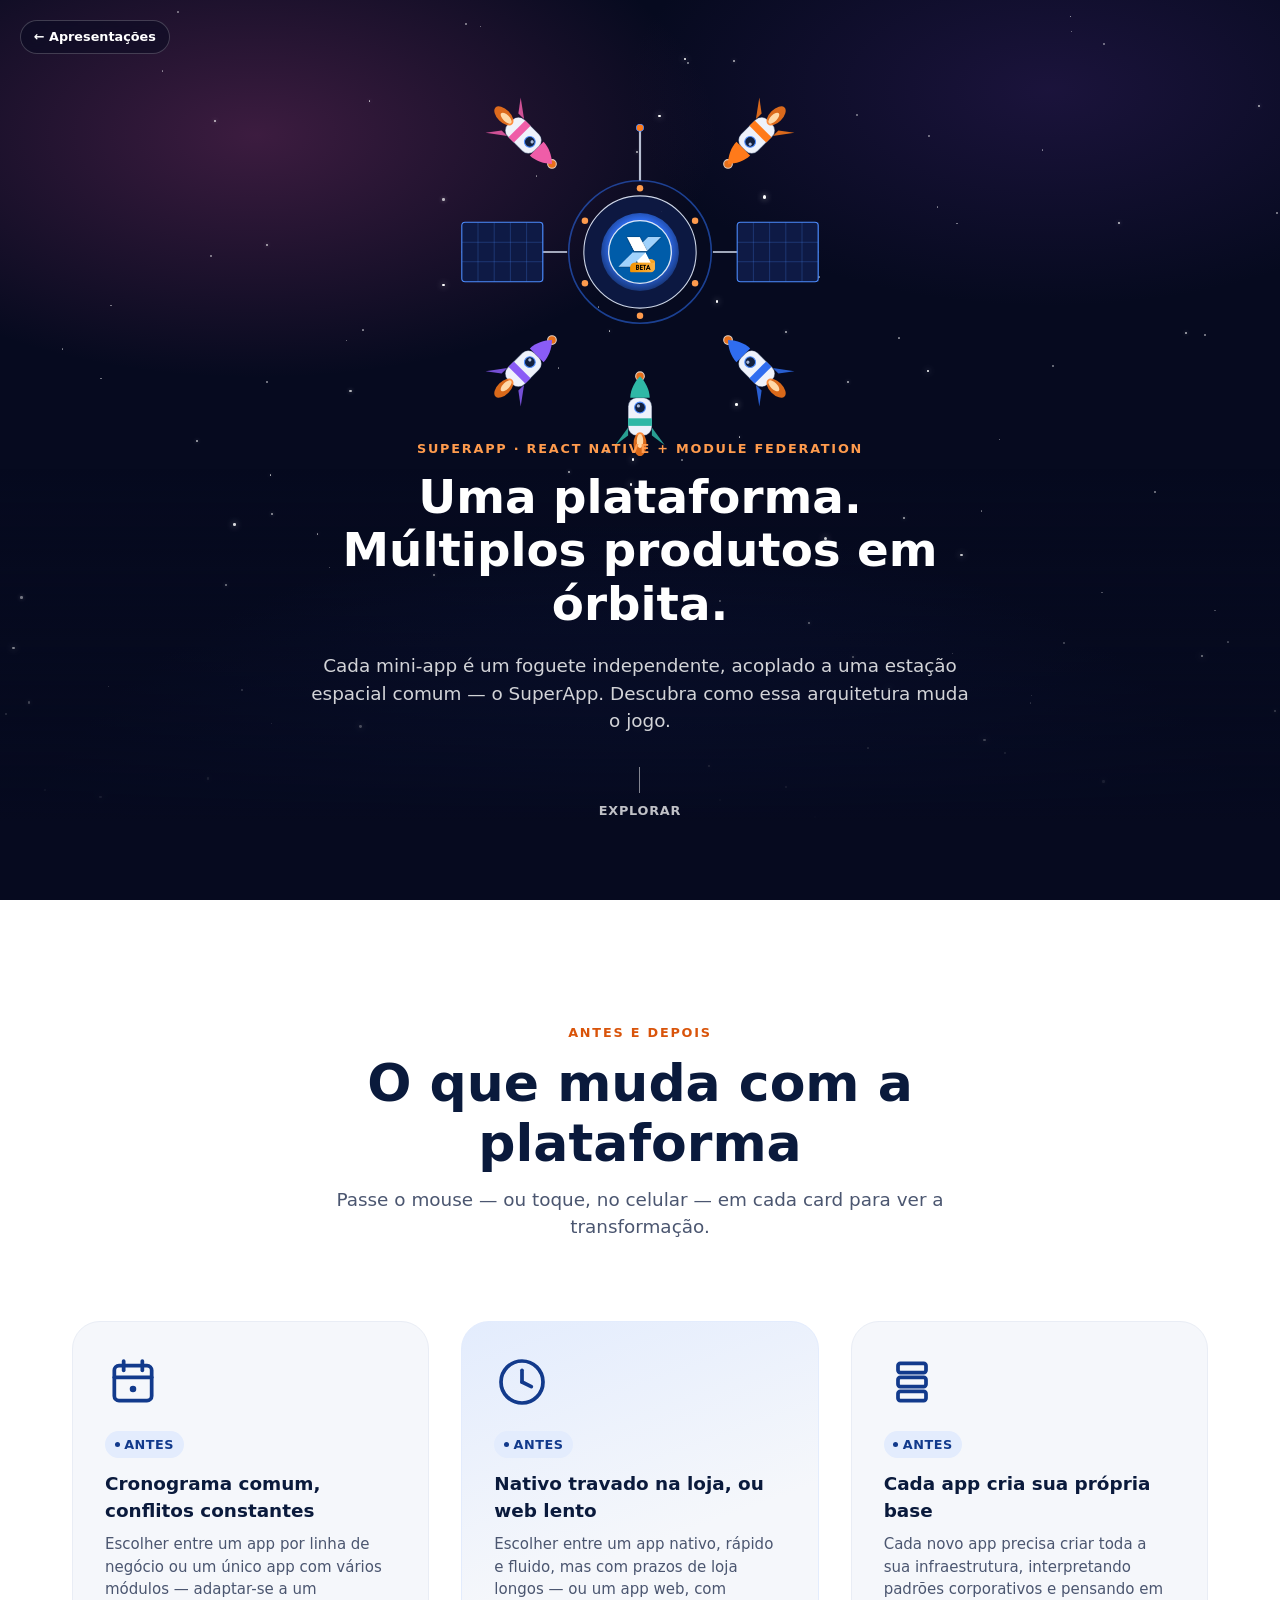
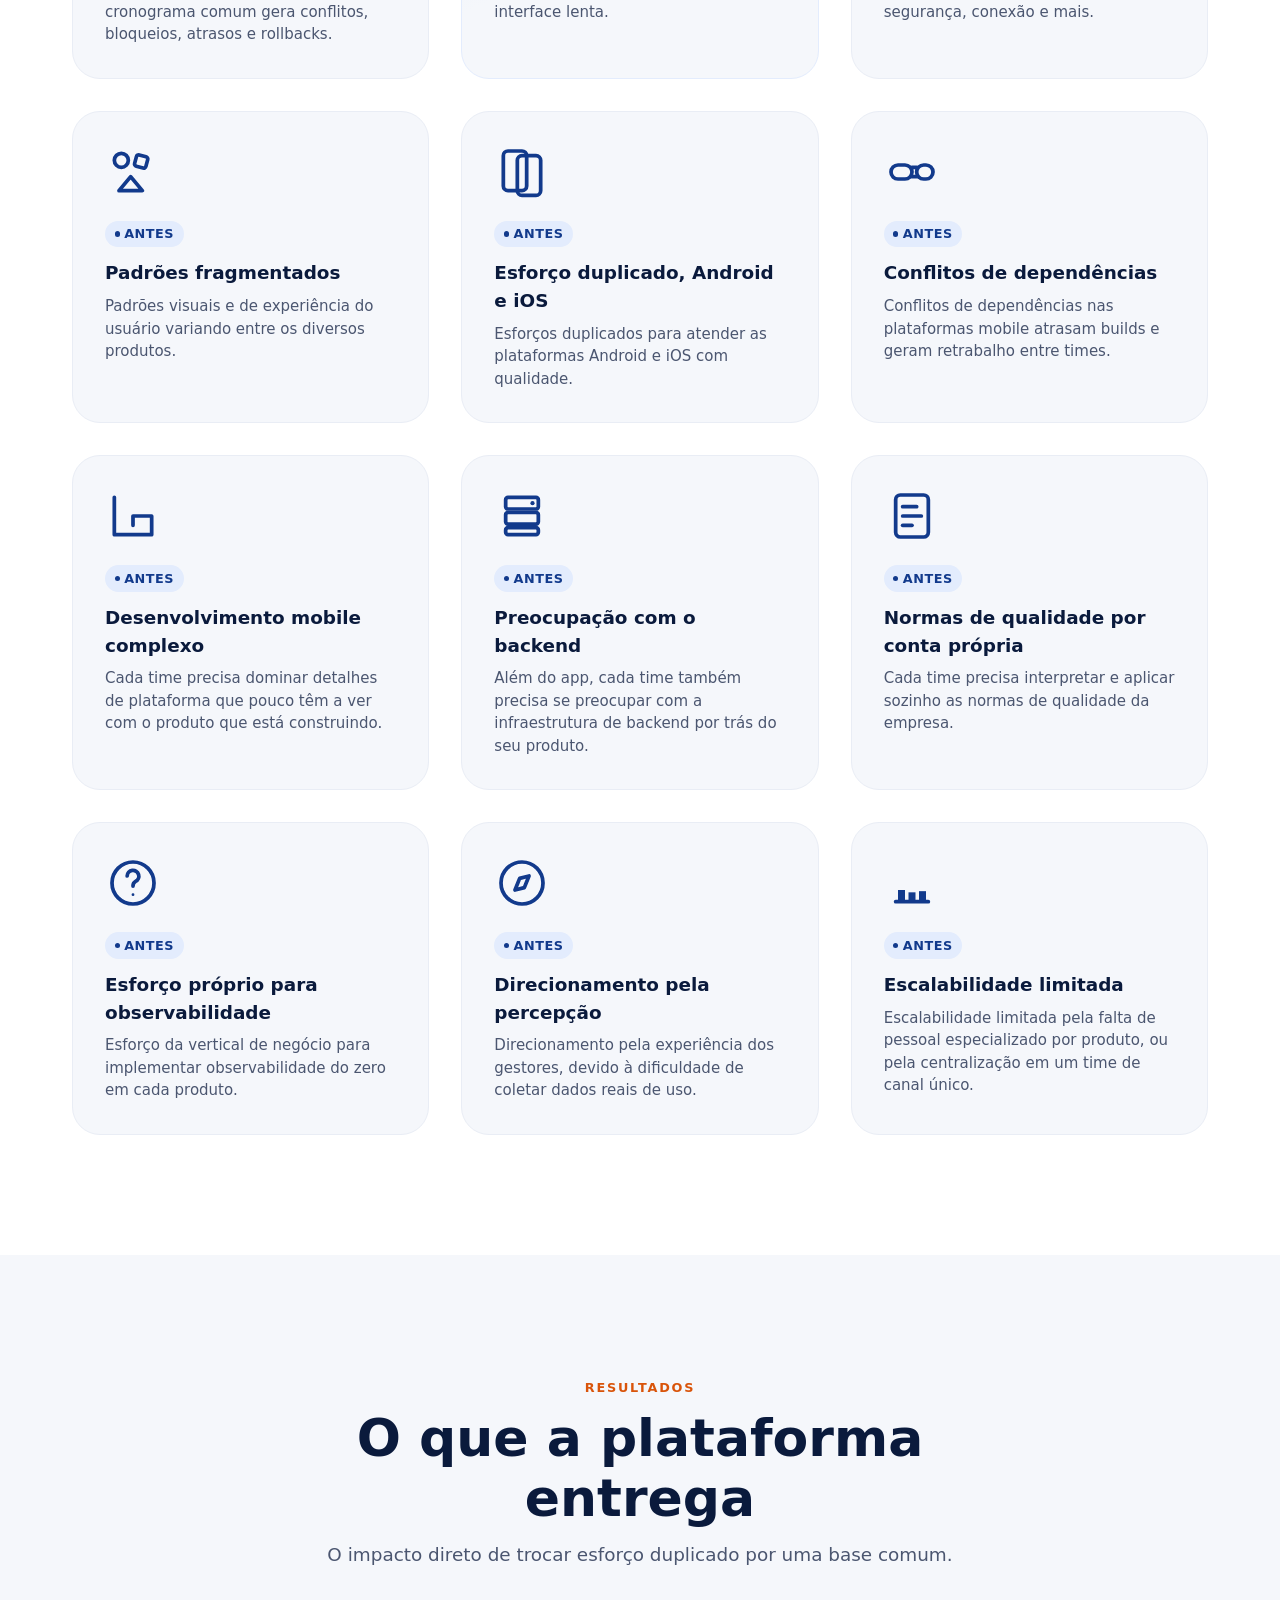
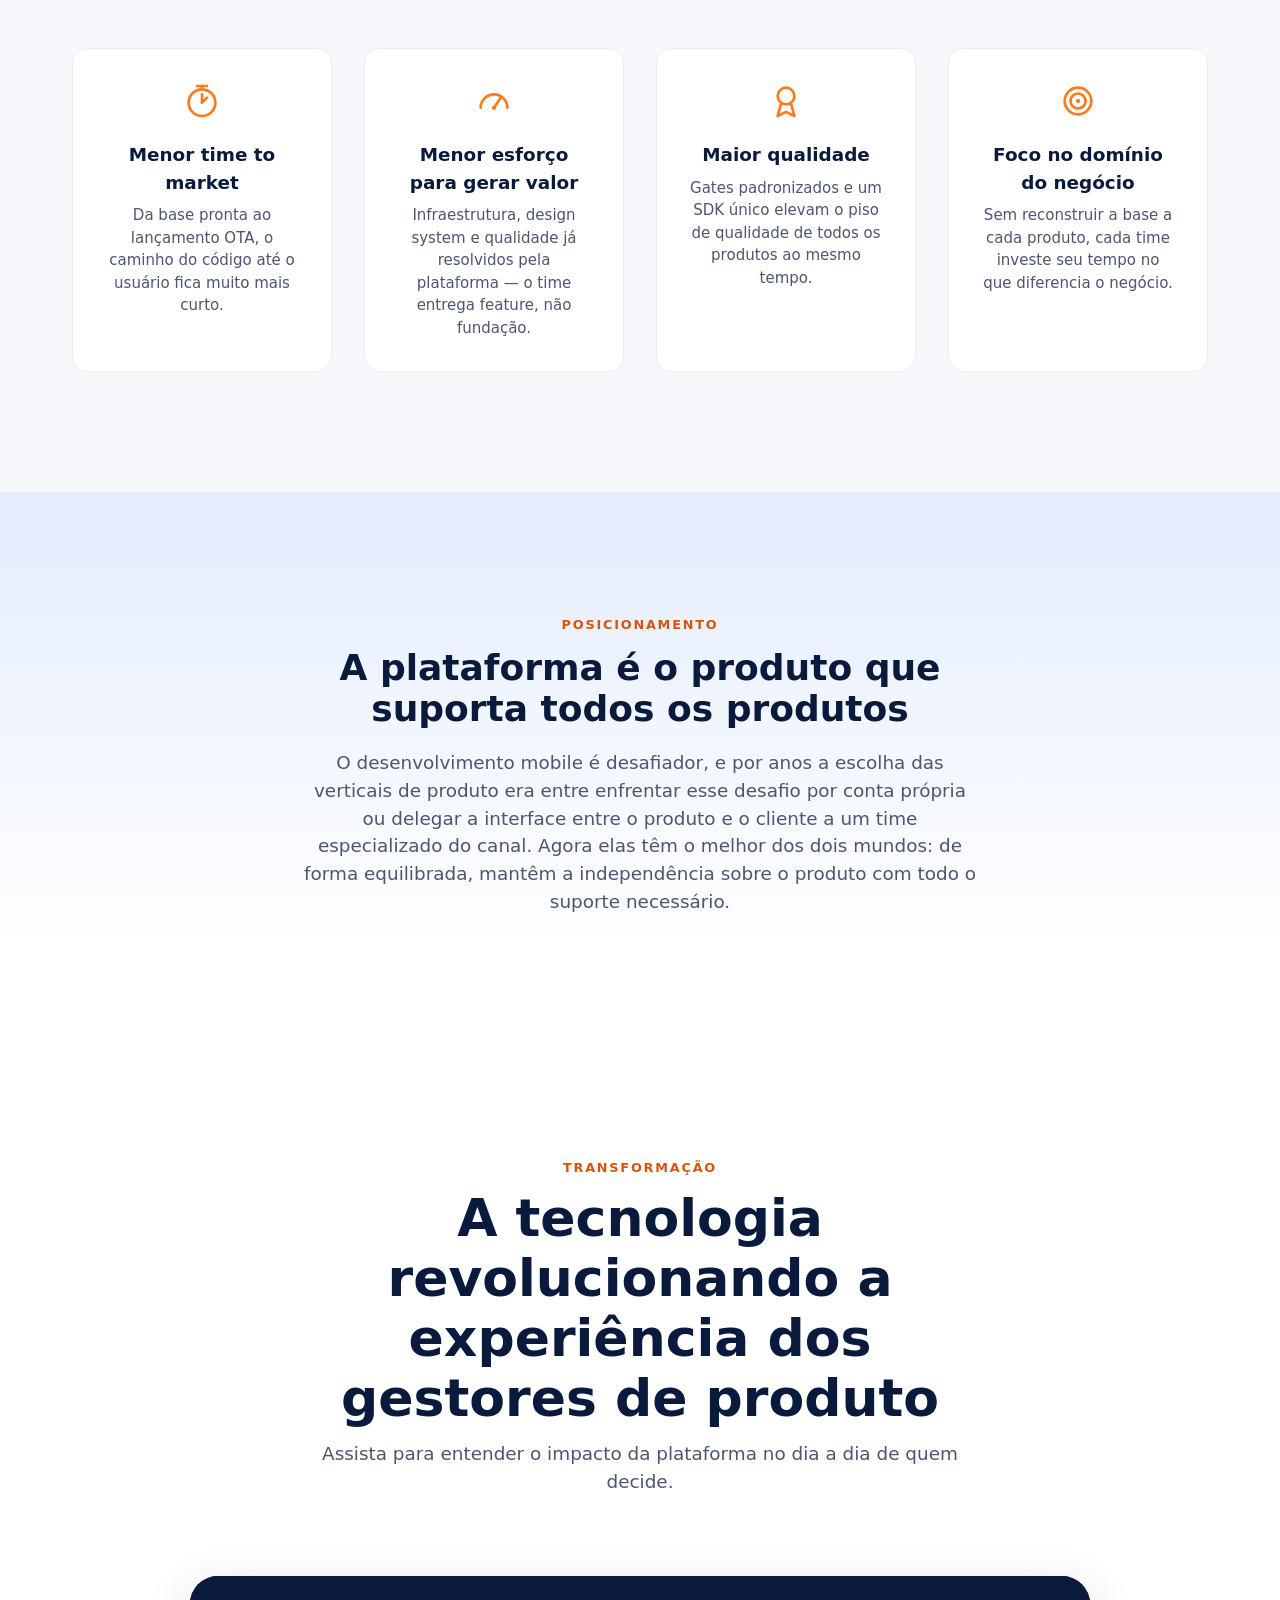
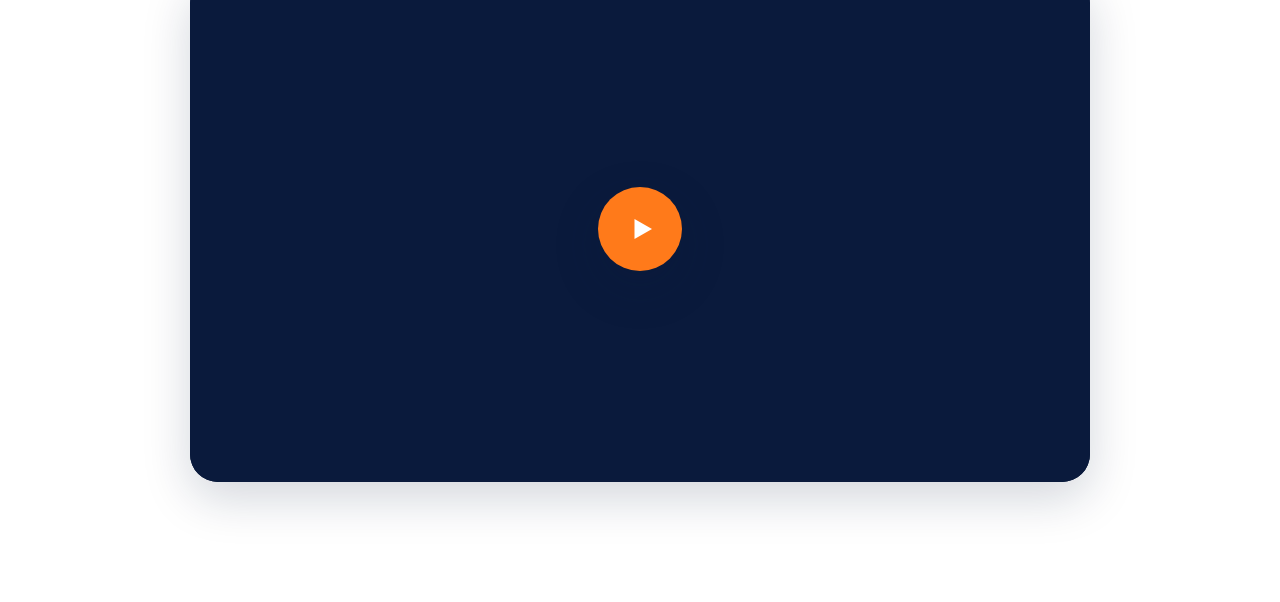
==== presentations/mudanca-para-negocio/index.html @ 56a5205b "Restructure into multi-presentation catalog with a landing screen Move the existing hotsite into pre" ====
<!DOCTYPE html>
<html lang="pt-BR">
<head>
<meta charset="UTF-8" />
<meta name="viewport" content="width=device-width, initial-scale=1.0" />
<title>SuperApp — Uma plataforma, múltiplos produtos em órbita</title>
<meta name="description" content="Hotsite institucional do projeto de plataforma mobile SuperApp: mini-apps independentes acoplados a uma estação espacial comum." />
<link rel="stylesheet" href="css/reset.css" />
<link rel="stylesheet" href="css/tokens.css" />
<link rel="stylesheet" href="css/layout.css" />
<link rel="stylesheet" href="css/components.css" />
<link rel="stylesheet" href="css/hero.css" />
<link rel="stylesheet" href="css/cards.css" />
<link rel="stylesheet" href="css/results.css" />
<link rel="stylesheet" href="css/positioning.css" />
<link rel="stylesheet" href="css/video.css" />
<link rel="stylesheet" href="css/animations.css" />
</head>
<body>

<a class="back-to-menu" href="../../index.html">&larr; Apresentações</a>

<section id="hero" class="hero">
  <div class="hero__starfield" aria-hidden="true"></div>

  <div class="hero__scene" aria-hidden="true">
    <svg class="station-svg" viewBox="0 0 1000 800" preserveAspectRatio="xMidYMid meet" role="img" aria-label="Ilustração de uma estação espacial montada, com o logo da plataforma no núcleo e foguetes de diferentes cores acoplados a ela">
      <defs>
        <radialGradient id="hubGlow" cx="50%" cy="45%" r="65%">
          <stop offset="0%" stop-color="#c3d8ff" />
          <stop offset="55%" stop-color="#2f6df0" />
          <stop offset="100%" stop-color="#0a1a3c" />
        </radialGradient>

        <clipPath id="hubEmblemClip">
          <circle r="58" />
        </clipPath>

        <g id="rocket-template">
          <path class="rocket-fin" d="M -22,95 L -46,128 L -22,110 Z" />
          <path class="rocket-fin" d="M 22,95 L 46,128 L 22,110 Z" />
          <rect class="rocket-body" x="-22" y="40" width="44" height="70" rx="16" />
          <path class="rocket-nose" d="M 0,0 C 10,10 18,26 18,40 L -18,40 C -18,26 -10,10 0,0 Z" />
          <rect class="rocket-stripe" x="-22" y="78" width="44" height="14" />
          <circle class="rocket-window" cx="0" cy="58" r="10" />
          <circle class="rocket-window-highlight" cx="-3" cy="55" r="3" />
          <g class="rocket-flame">
            <ellipse class="rocket-flame-outer" cx="0" cy="126" rx="12" ry="22" />
            <ellipse class="rocket-flame-core" cx="0" cy="120" rx="6" ry="13" />
          </g>
        </g>
      </defs>

      <!-- Painéis solares -->
      <g transform="translate(500,400)">
        <g class="solar-array solar-array--left">
          <line class="truss" x1="-135" y1="0" x2="-330" y2="0" />
          <rect class="panel" x="-330" y="-55" width="150" height="110" rx="6" />
          <line class="panel-grid" x1="-300" y1="-55" x2="-300" y2="55" />
          <line class="panel-grid" x1="-270" y1="-55" x2="-270" y2="55" />
          <line class="panel-grid" x1="-240" y1="-55" x2="-240" y2="55" />
          <line class="panel-grid" x1="-210" y1="-55" x2="-210" y2="55" />
          <line class="panel-grid" x1="-180" y1="-55" x2="-180" y2="55" />
          <line class="panel-grid panel-grid--h" x1="-330" y1="-18" x2="-180" y2="-18" />
          <line class="panel-grid panel-grid--h" x1="-330" y1="18" x2="-180" y2="18" />
        </g>
        <g class="solar-array solar-array--right">
          <line class="truss" x1="135" y1="0" x2="330" y2="0" />
          <rect class="panel" x="180" y="-55" width="150" height="110" rx="6" />
          <line class="panel-grid" x1="210" y1="-55" x2="210" y2="55" />
          <line class="panel-grid" x1="240" y1="-55" x2="240" y2="55" />
          <line class="panel-grid" x1="270" y1="-55" x2="270" y2="55" />
          <line class="panel-grid" x1="300" y1="-55" x2="300" y2="55" />
          <line class="panel-grid" x1="330" y1="-55" x2="330" y2="55" />
          <line class="panel-grid panel-grid--h" x1="180" y1="-18" x2="330" y2="-18" />
          <line class="panel-grid panel-grid--h" x1="180" y1="18" x2="330" y2="18" />
        </g>
      </g>

      <!-- Antena -->
      <g class="antenna" transform="translate(500,400)">
        <line class="antenna-mast" x1="0" y1="-132" x2="0" y2="-230" />
        <g class="antenna-pulse-wrap" transform="translate(0,-230)">
          <circle class="antenna-ring" r="6" />
          <circle class="antenna-ring antenna-ring--delay" r="6" />
          <circle class="antenna-tip" r="6" />
        </g>
      </g>

      <!-- Núcleo da estação -->
      <g class="station-hub" transform="translate(500,400)">
        <circle class="hub-ring-outer" r="132" />
        <circle class="hub-ring-mid" r="104" />
        <circle class="hub-core" r="72" fill="url(#hubGlow)" />
        <g class="hub-emblem">
          <image href="assets/img/icone.webp" xlink:href="assets/img/icone.webp" x="-58" y="-58" width="116" height="116" clip-path="url(#hubEmblemClip)" preserveAspectRatio="xMidYMid slice" />
          <circle class="hub-emblem-ring" r="58" />
        </g>
        <circle class="hub-light" cx="0" cy="-118" r="6" style="animation-delay:0s" />
        <circle class="hub-light" cx="102" cy="-58" r="6" style="animation-delay:.4s" />
        <circle class="hub-light" cx="102" cy="58" r="6" style="animation-delay:.8s" />
        <circle class="hub-light" cx="0" cy="118" r="6" style="animation-delay:1.2s" />
        <circle class="hub-light" cx="-102" cy="58" r="6" style="animation-delay:1.6s" />
        <circle class="hub-light" cx="-102" cy="-58" r="6" style="animation-delay:2s" />
      </g>

      <!-- Nós de acoplamento (docking) -->
      <circle class="dock-node" cx="663" cy="237" r="8" />
      <circle class="dock-node" cx="663" cy="563" r="8" />
      <circle class="dock-node" cx="500" cy="630" r="8" />
      <circle class="dock-node" cx="337" cy="563" r="8" />
      <circle class="dock-node" cx="337" cy="237" r="8" />

      <!-- Foguetes (mini-apps) acoplados, estáticos -->
      <use href="#rocket-template" xlink:href="#rocket-template" class="rocket" style="--rocket-accent:#ff7a1a" transform="translate(663,237) rotate(225)" />
      <use href="#rocket-template" xlink:href="#rocket-template" class="rocket" style="--rocket-accent:#2f6df0" transform="translate(663,563) rotate(315)" />
      <use href="#rocket-template" xlink:href="#rocket-template" class="rocket" style="--rocket-accent:#2fb8a6" transform="translate(500,630) rotate(0)" />
      <use href="#rocket-template" xlink:href="#rocket-template" class="rocket" style="--rocket-accent:#8a5cf6" transform="translate(337,563) rotate(45)" />
      <use href="#rocket-template" xlink:href="#rocket-template" class="rocket" style="--rocket-accent:#ef5da8" transform="translate(337,237) rotate(135)" />
    </svg>
  </div>

  <div class="hero__scrim" aria-hidden="true"></div>

  <div class="hero__content">
    <span class="hero__eyebrow">SuperApp · React Native + Module Federation</span>
    <h1 class="hero__headline">Uma plataforma. Múltiplos produtos em órbita.</h1>
    <p class="hero__subheadline">Cada mini-app é um foguete independente, acoplado a uma estação espacial comum — o SuperApp. Descubra como essa arquitetura muda o jogo.</p>
    <a class="hero__scroll-cue" href="#cards" aria-label="Rolar para a seção Antes e Depois">
      <span class="hero__scroll-cue-line"></span>
      Explorar
    </a>
  </div>
</section>

<section id="cards" class="cards-section section">
  <div class="container">
    <div class="section-heading">
      <span class="section-heading__eyebrow">Antes e depois</span>
      <h2 class="section-heading__title">O que muda com a plataforma</h2>
      <p class="section-heading__subtitle">Passe o mouse — ou toque, no celular — em cada card para ver a transformação.</p>
    </div>

    <div class="cards-grid">

      <article class="card" tabindex="0" aria-label="Arquitetura: antes, cronograma comum gera conflitos. Depois, mini-apps com CI/CD independente.">
        <div class="card__media" aria-hidden="true">
          <svg class="card__icon card__icon--before" viewBox="0 0 24 24"><rect class="icon-stroke" x="4" y="5" width="16" height="15" rx="2"/><line class="icon-stroke" x1="4" y1="10" x2="20" y2="10"/><line class="icon-stroke" x1="8" y1="3" x2="8" y2="7"/><line class="icon-stroke" x1="16" y1="3" x2="16" y2="7"/><circle class="icon-fill" cx="12" cy="15" r="1.4"/></svg>
          <svg class="card__icon card__icon--after" viewBox="0 0 24 24"><circle class="icon-stroke" cx="6" cy="13" r="2.6"/><circle class="icon-stroke" cx="13" cy="6" r="2.6"/><circle class="icon-stroke" cx="18.5" cy="16" r="2.6"/></svg>
        </div>
        <div class="card__face card__face--before">
          <span class="badge badge--blue"><span class="badge__dot"></span>Antes</span>
          <h3>Cronograma comum, conflitos constantes</h3>
          <p>Escolher entre um app por linha de negócio ou um único app com vários módulos — adaptar-se a um cronograma comum gera conflitos, bloqueios, atrasos e rollbacks.</p>
        </div>
        <div class="card__face card__face--after">
          <span class="badge"><span class="badge__dot"></span>Depois</span>
          <h3>Mini-apps, cada um no seu ritmo</h3>
          <p>Um app único composto por diversos mini-apps, com processos de CI/CD independentes que seguem o ritmo de cada linha de negócio.</p>
        </div>
      </article>

      <article class="card card--featured" tabindex="0" aria-label="Velocidade de lançamento: antes, nativo preso à loja ou web lento. Depois, rápido, fluido e OTA.">
        <div class="card__media" aria-hidden="true">
          <svg class="card__icon card__icon--before" viewBox="0 0 24 24"><circle class="icon-stroke" cx="12" cy="12" r="9"/><line class="icon-stroke" x1="12" y1="12" x2="12" y2="7"/><line class="icon-stroke" x1="12" y1="12" x2="16" y2="14"/></svg>
          <svg class="card__icon card__icon--after" viewBox="0 0 24 24"><polygon class="icon-fill" points="13,2 4,14 11,14 10,22 20,9 13,9"/></svg>
        </div>
        <div class="card__face card__face--before">
          <span class="badge badge--blue"><span class="badge__dot"></span>Antes</span>
          <h3>Nativo travado na loja, ou web lento</h3>
          <p>Escolher entre um app nativo, rápido e fluido, mas com prazos de loja longos — ou um app web, com interface lenta.</p>
        </div>
        <div class="card__face card__face--after">
          <span class="badge"><span class="badge__dot"></span>Depois</span>
          <h3>Rápido, fluido e OTA</h3>
          <p>Carregamento rápido e interface fluida, com atualização das funcionalidades de negócio over the air, sem depender dos prazos da loja.</p>
        </div>
      </article>

      <article class="card" tabindex="0" aria-label="Infraestrutura: antes, cada app cria a própria base. Depois, plataforma fornece toda a infraestrutura.">
        <div class="card__media" aria-hidden="true">
          <svg class="card__icon card__icon--before" viewBox="0 0 24 24"><rect class="icon-stroke" x="6" y="4" width="12" height="4" rx="1"/><rect class="icon-stroke" x="6" y="10" width="12" height="4" rx="1"/><rect class="icon-stroke" x="6" y="16" width="12" height="4" rx="1"/></svg>
          <svg class="card__icon card__icon--after" viewBox="0 0 24 24"><rect class="icon-stroke" x="4" y="16" width="16" height="4" rx="1"/><rect class="icon-stroke" x="9" y="6" width="6" height="10" rx="1"/></svg>
        </div>
        <div class="card__face card__face--before">
          <span class="badge badge--blue"><span class="badge__dot"></span>Antes</span>
          <h3>Cada app cria sua própria base</h3>
          <p>Cada novo app precisa criar toda a sua infraestrutura, interpretando padrões corporativos e pensando em segurança, conexão e mais.</p>
        </div>
        <div class="card__face card__face--after">
          <span class="badge"><span class="badge__dot"></span>Depois</span>
          <h3>Plataforma fornece a infraestrutura</h3>
          <p>A plataforma de mobilidade fornece toda a infraestrutura necessária, permitindo que as linhas de negócio foquem no produto.</p>
        </div>
      </article>

      <article class="card" tabindex="0" aria-label="Consistência visual: antes, padrões fragmentados. Depois, Design System único.">
        <div class="card__media" aria-hidden="true">
          <svg class="card__icon card__icon--before" viewBox="0 0 24 24"><circle class="icon-stroke" cx="7" cy="7" r="3"/><rect class="icon-stroke" x="13" y="5" width="5" height="5" rx="1" transform="rotate(15 15.5 7.5)"/><path class="icon-stroke" d="M6,20 L11,14 L16,20 Z"/></svg>
          <svg class="card__icon card__icon--after" viewBox="0 0 24 24"><rect class="icon-stroke" x="5" y="5" width="6" height="6" rx="1"/><rect class="icon-stroke" x="13" y="5" width="6" height="6" rx="1"/><rect class="icon-stroke" x="5" y="13" width="6" height="6" rx="1"/><rect class="icon-stroke" x="13" y="13" width="6" height="6" rx="1"/></svg>
        </div>
        <div class="card__face card__face--before">
          <span class="badge badge--blue"><span class="badge__dot"></span>Antes</span>
          <h3>Padrões fragmentados</h3>
          <p>Padrões visuais e de experiência do usuário variando entre os diversos produtos.</p>
        </div>
        <div class="card__face card__face--after">
          <span class="badge"><span class="badge__dot"></span>Depois</span>
          <h3>Design System único</h3>
          <p>Um Design System consistente garante qualidade e uniformidade na experiência em toda a plataforma.</p>
        </div>
      </article>

      <article class="card" tabindex="0" aria-label="Complexidade mobile: antes, esforço duplicado em Android e iOS. Depois, write once, run both.">
        <div class="card__media" aria-hidden="true">
          <svg class="card__icon card__icon--before" viewBox="0 0 24 24"><rect class="icon-stroke" x="4" y="3" width="10" height="17" rx="2"/><rect class="icon-stroke" x="10" y="5" width="10" height="17" rx="2"/></svg>
          <svg class="card__icon card__icon--after" viewBox="0 0 24 24"><rect class="icon-stroke" x="7" y="3" width="10" height="18" rx="2"/><polyline class="icon-stroke" points="9.5,12 11,14 15,9"/></svg>
        </div>
        <div class="card__face card__face--before">
          <span class="badge badge--blue"><span class="badge__dot"></span>Antes</span>
          <h3>Esforço duplicado, Android e iOS</h3>
          <p>Esforços duplicados para atender as plataformas Android e iOS com qualidade.</p>
        </div>
        <div class="card__face card__face--after">
          <span class="badge"><span class="badge__dot"></span>Depois</span>
          <h3>Desenvolva uma vez, rode nos dois</h3>
          <p>Desenvolva uma vez, execute no Android e no iOS — sem duplicar esforço para manter a qualidade nas duas plataformas.</p>
        </div>
      </article>

      <article class="card" tabindex="0" aria-label="Dependências: antes, conflitos entre plataformas mobile. Depois, SDK garante harmonia.">
        <div class="card__media" aria-hidden="true">
          <svg class="card__icon card__icon--before" viewBox="0 0 24 24"><rect class="icon-stroke" x="3" y="9" width="9" height="6" rx="3"/><rect class="icon-stroke" x="14" y="9" width="7" height="6" rx="3"/><line class="icon-stroke" x1="12" y1="10" x2="14" y2="10"/><line class="icon-stroke" x1="12" y1="14" x2="14" y2="14"/></svg>
          <svg class="card__icon card__icon--after" viewBox="0 0 24 24"><rect class="icon-stroke" x="4" y="4" width="16" height="16" rx="4"/><circle class="icon-fill" cx="9" cy="12" r="1.3"/><circle class="icon-fill" cx="12" cy="12" r="1.3"/><circle class="icon-fill" cx="15" cy="12" r="1.3"/></svg>
        </div>
        <div class="card__face card__face--before">
          <span class="badge badge--blue"><span class="badge__dot"></span>Antes</span>
          <h3>Conflitos de dependências</h3>
          <p>Conflitos de dependências nas plataformas mobile atrasam builds e geram retrabalho entre times.</p>
        </div>
        <div class="card__face card__face--after">
          <span class="badge"><span class="badge__dot"></span>Depois</span>
          <h3>SDK garante harmonia</h3>
          <p>O SDK da plataforma gerencia as dependências e garante harmonia entre todos os mini-apps.</p>
        </div>
      </article>

      <article class="card" tabindex="0" aria-label="Complexidade de desenvolvimento mobile: antes, complexo. Depois, abstraído pela plataforma.">
        <div class="card__media" aria-hidden="true">
          <svg class="card__icon card__icon--before" viewBox="0 0 24 24"><path class="icon-stroke" d="M4,4 L4,20 L20,20 L20,12 L12,12 L12,16"/></svg>
          <svg class="card__icon card__icon--after" viewBox="0 0 24 24"><rect class="icon-stroke" x="5" y="5" width="14" height="14" rx="4"/><polyline class="icon-stroke" points="8.5,12 11,14.5 15.5,9"/></svg>
        </div>
        <div class="card__face card__face--before">
          <span class="badge badge--blue"><span class="badge__dot"></span>Antes</span>
          <h3>Desenvolvimento mobile complexo</h3>
          <p>Cada time precisa dominar detalhes de plataforma que pouco têm a ver com o produto que está construindo.</p>
        </div>
        <div class="card__face card__face--after">
          <span class="badge"><span class="badge__dot"></span>Depois</span>
          <h3>Complexidade abstraída</h3>
          <p>A plataforma abstrai a complexidade do desenvolvimento mobile, liberando os times para focar no que importa.</p>
        </div>
      </article>

      <article class="card" tabindex="0" aria-label="Infraestrutura de backend: antes, preocupação de cada time. Depois, também abstraída pela plataforma.">
        <div class="card__media" aria-hidden="true">
          <svg class="card__icon card__icon--before" viewBox="0 0 24 24"><rect class="icon-stroke" x="5" y="4" width="14" height="5" rx="1"/><rect class="icon-stroke" x="5" y="10.5" width="14" height="5" rx="1"/><rect class="icon-stroke" x="5" y="17" width="14" height="3" rx="1"/><circle class="icon-fill" cx="16.5" cy="6.5" r="0.9"/></svg>
          <svg class="card__icon card__icon--after" viewBox="0 0 24 24"><path class="icon-stroke" d="M7,17 a4,4 0 0 1 0,-8 a5,5 0 0 1 9.6,-1.2 A3.5,3.5 0 0 1 17,17 Z"/></svg>
        </div>
        <div class="card__face card__face--before">
          <span class="badge badge--blue"><span class="badge__dot"></span>Antes</span>
          <h3>Preocupação com o backend</h3>
          <p>Além do app, cada time também precisa se preocupar com a infraestrutura de backend por trás do seu produto.</p>
        </div>
        <div class="card__face card__face--after">
          <span class="badge"><span class="badge__dot"></span>Depois</span>
          <h3>Backend também abstraído</h3>
          <p>A plataforma abstrai a complexidade da infraestrutura de backend, assim como faz com o mobile.</p>
        </div>
      </article>

      <article class="card" tabindex="0" aria-label="Qualidade: antes, normas interpretadas por conta própria. Depois, gates padronizados em todo o processo.">
        <div class="card__media" aria-hidden="true">
          <svg class="card__icon card__icon--before" viewBox="0 0 24 24"><rect class="icon-stroke" x="5" y="3" width="14" height="18" rx="2"/><line class="icon-stroke" x1="8" y1="8" x2="14" y2="8"/><line class="icon-stroke" x1="8" y1="12" x2="16" y2="12"/><line class="icon-stroke" x1="8" y1="16" x2="12" y2="16"/></svg>
          <svg class="card__icon card__icon--after" viewBox="0 0 24 24"><path class="icon-stroke" d="M12,3 L19,6 V11 C19,16 16,19.5 12,21 C8,19.5 5,16 5,11 V6 Z"/><polyline class="icon-stroke" points="8.5,12 11,14.5 15.5,9"/></svg>
        </div>
        <div class="card__face card__face--before">
          <span class="badge badge--blue"><span class="badge__dot"></span>Antes</span>
          <h3>Normas de qualidade por conta própria</h3>
          <p>Cada time precisa interpretar e aplicar sozinho as normas de qualidade da empresa.</p>
        </div>
        <div class="card__face card__face--after">
          <span class="badge"><span class="badge__dot"></span>Depois</span>
          <h3>Gates padronizados</h3>
          <p>Gates de qualidade padronizados em todo o processo garantem consistência sem esforço extra de cada time.</p>
        </div>
      </article>

      <article class="card" tabindex="0" aria-label="Observabilidade: antes, esforço próprio para implementar. Depois, plataforma fornece de forma simples.">
        <div class="card__media" aria-hidden="true">
          <svg class="card__icon card__icon--before" viewBox="0 0 24 24"><circle class="icon-stroke" cx="12" cy="12" r="9"/><path class="icon-stroke" d="M9.5,9 a2.5,2.5 0 1 1 3.6,2.3 c-.9,.5-1.1,1-1.1,2"/><circle class="icon-fill" cx="12" cy="17" r="0.6"/></svg>
          <svg class="card__icon card__icon--after" viewBox="0 0 24 24"><circle class="icon-fill" cx="12" cy="19" r="1.4"/><path class="icon-stroke" d="M8,15.5 a5.6,5.6 0 0 1 8,0"/><path class="icon-stroke" d="M5,12.5 a9.9,9.9 0 0 1 14,0"/></svg>
        </div>
        <div class="card__face card__face--before">
          <span class="badge badge--blue"><span class="badge__dot"></span>Antes</span>
          <h3>Esforço próprio para observabilidade</h3>
          <p>Esforço da vertical de negócio para implementar observabilidade do zero em cada produto.</p>
        </div>
        <div class="card__face card__face--after">
          <span class="badge"><span class="badge__dot"></span>Depois</span>
          <h3>Observabilidade simples e nativa</h3>
          <p>A plataforma fornece observabilidade de forma simples, sem esforço extra das linhas de negócio.</p>
        </div>
      </article>

      <article class="card" tabindex="0" aria-label="Direcionamento: antes, pela percepção dos gestores. Depois, pelo feedback real do usuário.">
        <div class="card__media" aria-hidden="true">
          <svg class="card__icon card__icon--before" viewBox="0 0 24 24"><circle class="icon-stroke" cx="12" cy="12" r="9"/><path class="icon-stroke" d="M9,15 L11,10 L15,9 L13,14 Z"/></svg>
          <svg class="card__icon card__icon--after" viewBox="0 0 24 24"><circle class="icon-stroke" cx="12" cy="12" r="9"/><path class="icon-fill" d="M12,5.5 L14.2,12 L12,18.5 L9.8,12 Z"/></svg>
        </div>
        <div class="card__face card__face--before">
          <span class="badge badge--blue"><span class="badge__dot"></span>Antes</span>
          <h3>Direcionamento pela percepção</h3>
          <p>Direcionamento pela experiência dos gestores, devido à dificuldade de coletar dados reais de uso.</p>
        </div>
        <div class="card__face card__face--after">
          <span class="badge"><span class="badge__dot"></span>Depois</span>
          <h3>Direcionamento pelo usuário</h3>
          <p>Direcionamento baseado no feedback real do usuário, sem esforços adicionais significativos para coletá-lo.</p>
        </div>
      </article>

      <article class="card" tabindex="0" aria-label="Escalabilidade: antes, limitada por pessoal ou centralização. Depois, alta escalabilidade mantendo independência.">
        <div class="card__media" aria-hidden="true">
          <svg class="card__icon card__icon--before" viewBox="0 0 24 24"><line class="icon-stroke" x1="5" y1="20" x2="19" y2="20"/><rect class="icon-fill" x="6" y="15" width="3" height="5"/><rect class="icon-fill" x="10.5" y="16" width="3" height="4"/><rect class="icon-fill" x="15" y="15.5" width="3" height="4.5"/></svg>
          <svg class="card__icon card__icon--after" viewBox="0 0 24 24"><line class="icon-stroke" x1="5" y1="20" x2="19" y2="20"/><rect class="icon-fill" x="6" y="16" width="3" height="4"/><rect class="icon-fill" x="10.5" y="12" width="3" height="8"/><rect class="icon-fill" x="15" y="6" width="3" height="14"/><polyline class="icon-stroke" points="6,10 12,5 18,3"/></svg>
        </div>
        <div class="card__face card__face--before">
          <span class="badge badge--blue"><span class="badge__dot"></span>Antes</span>
          <h3>Escalabilidade limitada</h3>
          <p>Escalabilidade limitada pela falta de pessoal especializado por produto, ou pela centralização em um time de canal único.</p>
        </div>
        <div class="card__face card__face--after">
          <span class="badge"><span class="badge__dot"></span>Depois</span>
          <h3>Alta escalabilidade, independência mantida</h3>
          <p>As verticais contam com a plataforma para abstrair a complexidade, mantendo independência na entrega de valor.</p>
        </div>
      </article>

    </div>
  </div>
</section>

<section id="results" class="results-section section">
  <div class="container">
    <div class="section-heading">
      <span class="section-heading__eyebrow">Resultados</span>
      <h2 class="section-heading__title">O que a plataforma entrega</h2>
      <p class="section-heading__subtitle">O impacto direto de trocar esforço duplicado por uma base comum.</p>
    </div>

    <div class="results-grid">
      <div class="result-tile">
        <svg class="result-tile__icon" viewBox="0 0 24 24"><circle class="icon-stroke" cx="12" cy="13" r="8"/><line class="icon-stroke" x1="12" y1="13" x2="15" y2="10"/><line class="icon-stroke" x1="12" y1="13" x2="12" y2="8"/><line class="icon-stroke" x1="9" y1="3" x2="15" y2="3"/><line class="icon-stroke" x1="12" y1="3" x2="12" y2="5"/></svg>
        <h3 class="result-tile__title">Menor time to market</h3>
        <p class="result-tile__desc">Da base pronta ao lançamento OTA, o caminho do código até o usuário fica muito mais curto.</p>
      </div>
      <div class="result-tile">
        <svg class="result-tile__icon" viewBox="0 0 24 24"><path class="icon-stroke" d="M4,16 a8,8 0 0 1 16,0"/><line class="icon-stroke" x1="12" y1="16" x2="16" y2="10"/><circle class="icon-fill" cx="12" cy="16" r="1.3"/></svg>
        <h3 class="result-tile__title">Menor esforço para gerar valor</h3>
        <p class="result-tile__desc">Infraestrutura, design system e qualidade já resolvidos pela plataforma — o time entrega feature, não fundação.</p>
      </div>
      <div class="result-tile">
        <svg class="result-tile__icon" viewBox="0 0 24 24"><circle class="icon-stroke" cx="12" cy="9" r="5"/><path class="icon-stroke" d="M9,13.5 L7,21 L12,18.5 L17,21 L15,13.5"/></svg>
        <h3 class="result-tile__title">Maior qualidade</h3>
        <p class="result-tile__desc">Gates padronizados e um SDK único elevam o piso de qualidade de todos os produtos ao mesmo tempo.</p>
      </div>
      <div class="result-tile">
        <svg class="result-tile__icon" viewBox="0 0 24 24"><circle class="icon-stroke" cx="12" cy="12" r="8"/><circle class="icon-stroke" cx="12" cy="12" r="4.5"/><circle class="icon-fill" cx="12" cy="12" r="1.3"/></svg>
        <h3 class="result-tile__title">Foco no domínio do negócio</h3>
        <p class="result-tile__desc">Sem reconstruir a base a cada produto, cada time investe seu tempo no que diferencia o negócio.</p>
      </div>
    </div>
  </div>
</section>

<section id="positioning" class="positioning-section section">
  <div class="container">
    <div class="positioning">
      <span class="positioning__eyebrow">Posicionamento</span>
      <h2 class="positioning__statement">A plataforma é o produto que suporta todos os produtos</h2>
      <p class="positioning__body">O desenvolvimento mobile é desafiador, e por anos a escolha das verticais de produto era entre enfrentar esse desafio por conta própria ou delegar a interface entre o produto e o cliente a um time especializado do canal. Agora elas têm o melhor dos dois mundos: de forma equilibrada, mantêm a independência sobre o produto com todo o suporte necessário.</p>
    </div>
  </div>
</section>

<section id="video" class="video-section section">
  <div class="container">
    <div class="section-heading">
      <span class="section-heading__eyebrow">Transformação</span>
      <h2 class="section-heading__title">A tecnologia revolucionando a experiência dos gestores de produto</h2>
      <p class="section-heading__subtitle">Assista para entender o impacto da plataforma no dia a dia de quem decide.</p>
    </div>

    <div class="video-player" data-video-player>
      <video class="video-player__el" data-video-el preload="metadata" playsinline>
        <source src="assets/vdo/trasformacao.mp4" type="video/mp4" />
      </video>
      <button class="video-player__play" type="button" data-video-play aria-label="Reproduzir vídeo: a tecnologia revolucionando a experiência dos gestores de produto">
        <span class="video-player__play-circle">
          <svg class="video-player__play-icon" viewBox="0 0 24 24" aria-hidden="true"><polygon points="6,4 20,12 6,20" /></svg>
        </span>
      </button>
    </div>
  </div>
</section>

<script src="js/utils.js"></script>
<script src="js/hero-scene.js"></script>
<script src="js/cards.js"></script>
<script src="js/video.js"></script>
<script src="js/main.js"></script>
</body>
</html>
---- presentations/mudanca-para-negocio/css/tokens.css ----
:root {
  /* ---- Paleta UI: 60% branco / 30% azul / 10% laranja ---- */
  --color-white: #ffffff;
  --color-white-soft: #f5f7fb;
  --color-white-mute: #e9edf5;

  --color-blue-900: #0a1a3c;
  --color-blue-700: #123a8c;
  --color-blue-600: #1a4fc4;
  --color-blue-500: #2f6df0;
  --color-blue-100: #e3ecfd;

  --color-orange-600: #d9540a;
  --color-orange-500: #ff7a1a;
  --color-orange-400: #ff9b4d;
  --color-orange-100: #ffe6d1;

  --color-text-primary: #0c1730;
  --color-text-secondary: #4b5670;
  --color-text-inverse: #ffffff;

  /* ---- Paleta livre da cena espacial (fora da regra 60/30/10) ---- */
  --scene-space-deep: #060a1f;
  --scene-space-mid: #0e1a45;
  --scene-nebula-purple: #3a2166;
  --scene-nebula-pink: #a13d7c;
  --scene-star: #ffffff;
  --scene-thruster: #ff7a1a;
  --scene-thruster-core: #ffd9a8;
  --scene-panel-glow: #4d8dff;

  /* ---- Tipografia ---- */
  --font-base: system-ui, -apple-system, "Segoe UI", Roboto, "Helvetica Neue", Arial, sans-serif;

  --fs-xs: 0.8rem;
  --fs-sm: 0.9375rem;
  --fs-base: 1rem;
  --fs-md: 1.15rem;
  --fs-lg: 1.5rem;
  --fs-xl: 2.25rem;
  --fs-2xl: 3.25rem;
  --fs-3xl: 4rem;

  --lh-tight: 1.15;
  --lh-normal: 1.5;

  /* ---- Espaçamento ---- */
  --space-2xs: 0.25rem;
  --space-xs: 0.5rem;
  --space-sm: 0.75rem;
  --space-md: 1.25rem;
  --space-lg: 2rem;
  --space-xl: 3.25rem;
  --space-2xl: 5rem;
  --space-3xl: 7.5rem;

  /* ---- Raio, sombra, transição ---- */
  --radius-sm: 8px;
  --radius-md: 16px;
  --radius-lg: 28px;
  --radius-pill: 999px;

  --shadow-sm: 0 2px 8px rgba(10, 26, 60, 0.08);
  --shadow-md: 0 8px 24px rgba(10, 26, 60, 0.12);
  --shadow-lg: 0 16px 48px rgba(10, 26, 60, 0.18);

  --ease-standard: cubic-bezier(0.4, 0, 0.2, 1);
  --duration-fast: 200ms;
  --duration-base: 350ms;
  --duration-slow: 600ms;

  /* ---- Container ---- */
  --container-max: 1200px;
  --container-pad: var(--space-lg);
}

@media (max-width: 640px) {
  :root {
    --fs-2xl: 2.25rem;
    --fs-3xl: 2.6rem;
    --fs-xl: 1.6rem;
    --space-2xl: 3rem;
    --space-3xl: 4rem;
    --container-pad: var(--space-md);
  }
}
---- presentations/mudanca-para-negocio/css/layout.css ----
body {
  font-family: var(--font-base);
  background: var(--color-white);
  color: var(--color-text-primary);
}

.container {
  width: 100%;
  max-width: var(--container-max);
  margin-inline: auto;
  padding-inline: var(--container-pad);
}

.section {
  padding-block: var(--space-3xl);
}

.section-heading {
  text-align: center;
  max-width: 44rem;
  margin-inline: auto;
  margin-bottom: var(--space-2xl);
}

.section-heading__eyebrow {
  display: inline-block;
  font-size: var(--fs-xs);
  font-weight: 700;
  letter-spacing: 0.14em;
  text-transform: uppercase;
  color: var(--color-orange-600);
  margin-bottom: var(--space-sm);
}

.section-heading__title {
  font-size: var(--fs-2xl);
  line-height: var(--lh-tight);
  color: var(--color-blue-900);
  margin-bottom: var(--space-sm);
}

.section-heading__subtitle {
  font-size: var(--fs-md);
  color: var(--color-text-secondary);
}

.visually-hidden {
  position: absolute;
  width: 1px;
  height: 1px;
  padding: 0;
  margin: -1px;
  overflow: hidden;
  clip: rect(0, 0, 0, 0);
  white-space: nowrap;
  border: 0;
}

/* Desktop-first: base acima é a referência de tela grande.
   Breakpoints abaixo reduzem/adaptam para telas menores. */
@media (max-width: 1024px) {
  .section {
    padding-block: var(--space-2xl);
  }
}

@media (max-width: 640px) {
  .section-heading {
    margin-bottom: var(--space-xl);
  }
}
---- presentations/mudanca-para-negocio/css/components.css ----
.btn {
  display: inline-flex;
  align-items: center;
  gap: var(--space-xs);
  padding: 0.85rem 1.75rem;
  border-radius: var(--radius-pill);
  font-size: var(--fs-sm);
  font-weight: 600;
  transition: transform var(--duration-fast) var(--ease-standard),
    box-shadow var(--duration-fast) var(--ease-standard),
    background-color var(--duration-fast) var(--ease-standard);
}

.btn--primary {
  background: var(--color-orange-500);
  color: var(--color-text-inverse);
  box-shadow: var(--shadow-sm);
}

.btn--primary:hover {
  background: var(--color-orange-600);
  transform: translateY(-2px);
  box-shadow: var(--shadow-md);
}

.btn--secondary {
  background: transparent;
  color: var(--color-blue-700);
  border: 1.5px solid var(--color-blue-500);
}

.btn--secondary:hover {
  background: var(--color-blue-100);
}

.badge {
  display: inline-flex;
  align-items: center;
  gap: 0.35em;
  padding: 0.3em 0.75em;
  border-radius: var(--radius-pill);
  font-size: var(--fs-xs);
  font-weight: 700;
  letter-spacing: 0.04em;
  text-transform: uppercase;
  background: var(--color-orange-100);
  color: var(--color-orange-600);
}

.badge--blue {
  background: var(--color-blue-100);
  color: var(--color-blue-700);
}

.badge__dot {
  width: 0.4em;
  height: 0.4em;
  border-radius: 50%;
  background: currentColor;
}

.back-to-menu {
  position: fixed;
  top: var(--space-md);
  left: var(--space-md);
  z-index: 20;
  display: inline-flex;
  align-items: center;
  gap: 0.4em;
  padding: 0.5em 1em;
  border-radius: var(--radius-pill);
  background: rgba(6, 10, 31, 0.45);
  backdrop-filter: blur(6px);
  color: var(--color-white);
  font-size: var(--fs-xs);
  font-weight: 600;
  text-decoration: none;
  border: 1px solid rgba(255, 255, 255, 0.2);
  transition: background-color var(--duration-fast) var(--ease-standard);
}

.back-to-menu:hover {
  background: rgba(6, 10, 31, 0.7);
}
---- presentations/mudanca-para-negocio/css/hero.css ----
.hero {
  position: relative;
  min-height: 100vh;
  overflow: hidden;
  display: flex;
  flex-direction: column;
  justify-content: flex-end;
  color: var(--color-text-inverse);
  background:
    radial-gradient(ellipse 60% 45% at 20% 15%, rgba(161, 61, 124, 0.35), transparent 60%),
    radial-gradient(ellipse 55% 40% at 82% 10%, rgba(58, 33, 102, 0.4), transparent 60%),
    radial-gradient(ellipse 70% 60% at 50% 100%, var(--scene-space-mid), transparent 70%),
    var(--scene-space-deep);
}

/* ---- Estrelas ---- */
.hero__starfield {
  position: absolute;
  inset: 0;
  z-index: 0;
  pointer-events: none;
}

.hero__star-layer {
  position: absolute;
  inset: 0;
  will-change: transform;
}

.star {
  position: absolute;
  border-radius: 50%;
  background: var(--scene-star);
  animation: star-twinkle 4s ease-in-out infinite;
}

.star--far { opacity: 0.5; }
.star--mid { opacity: 0.7; box-shadow: 0 0 4px rgba(255, 255, 255, 0.6); }
.star--near { box-shadow: 0 0 6px rgba(255, 255, 255, 0.8); }

/* ---- Cena SVG ---- */
.hero__scene {
  position: absolute;
  inset: 0;
  z-index: 1;
  display: flex;
  align-items: flex-start;
  justify-content: center;
  padding-top: clamp(16px, 4vh, 48px);
  pointer-events: none;
}

.station-svg {
  width: min(60vw, 540px);
  height: auto;
}

/* Painéis solares */
.solar-array {
  transform-box: fill-box;
  animation: panel-track 9s ease-in-out infinite;
}

.solar-array--left { transform-origin: 100% 50%; }
.solar-array--right { transform-origin: 0% 50%; animation-delay: -3s; }

.truss {
  stroke: var(--color-blue-100);
  stroke-width: 4;
  opacity: 0.7;
}

.panel {
  fill: var(--scene-space-mid);
  stroke: var(--scene-panel-glow);
  stroke-width: 2;
}

.panel-grid {
  stroke: var(--scene-panel-glow);
  stroke-width: 1;
  opacity: 0.45;
}

/* Antena */
.antenna-mast {
  stroke: var(--color-blue-100);
  stroke-width: 4;
  opacity: 0.8;
}

.antenna-ring {
  fill: none;
  stroke: var(--scene-panel-glow);
  stroke-width: 2;
  transform-box: fill-box;
  transform-origin: 50% 50%;
  animation: antenna-ping 2.6s ease-out infinite;
}

.antenna-ring--delay {
  animation-delay: 1.3s;
}

.antenna-tip {
  fill: var(--color-orange-500);
  transform-box: fill-box;
  transform-origin: 50% 50%;
  animation: antenna-tip-pulse 2.6s ease-in-out infinite;
}

/* Núcleo da estação */
.hub-ring-outer {
  fill: none;
  stroke: var(--color-blue-500);
  stroke-width: 3;
  opacity: 0.55;
}

.hub-ring-mid {
  fill: var(--scene-space-mid);
  stroke: var(--color-blue-100);
  stroke-width: 2;
  opacity: 0.9;
}

.hub-light {
  fill: var(--color-orange-400);
  transform-box: fill-box;
  transform-origin: 50% 50%;
  animation: blink-light 2.4s ease-in-out infinite;
}

.hub-emblem-ring {
  fill: none;
  stroke: var(--color-white);
  stroke-width: 2.5;
  opacity: 0.85;
}

/* Nós de acoplamento */
.dock-node {
  fill: var(--color-orange-500);
  stroke: var(--color-orange-100);
  stroke-width: 2;
  opacity: 0.9;
}

/* Foguetes */
.rocket-body {
  fill: #eef2fb;
  stroke: rgba(10, 26, 60, 0.35);
  stroke-width: 2;
}

.rocket-nose,
.rocket-fin {
  fill: var(--rocket-accent, var(--color-blue-500));
}

.rocket-fin { opacity: 0.85; }

.rocket-stripe {
  fill: var(--rocket-accent, var(--color-orange-500));
}

.rocket-window {
  fill: #12213f;
  stroke: var(--scene-panel-glow);
  stroke-width: 2;
}

.rocket-window-highlight {
  fill: #cfe0ff;
  opacity: 0.8;
}

.rocket-flame {
  transform-box: fill-box;
  transform-origin: 50% 0%;
  animation: flame-pulse 1.6s ease-in-out infinite;
}

.rocket-flame-outer {
  fill: var(--scene-thruster);
  opacity: 0.85;
}

.rocket-flame-core {
  fill: var(--scene-thruster-core);
}

/* ---- Scrim + conteúdo ---- */
.hero__scrim {
  position: absolute;
  inset: auto 0 0 0;
  height: 48%;
  z-index: 2;
  pointer-events: none;
  background: linear-gradient(to bottom, transparent, var(--scene-space-deep) 82%);
}

.hero__content {
  position: relative;
  z-index: 3;
  max-width: 46rem;
  margin-inline: auto;
  padding: 0 var(--container-pad) var(--space-2xl);
  text-align: center;
  animation: headline-in var(--duration-slow) var(--ease-standard) both;
  animation-delay: 0.15s;
}

.hero__eyebrow {
  display: inline-block;
  font-size: var(--fs-xs);
  font-weight: 700;
  letter-spacing: 0.14em;
  text-transform: uppercase;
  color: var(--color-orange-400);
  margin-bottom: var(--space-sm);
}

.hero__headline {
  font-size: clamp(1.9rem, 5.2vh, var(--fs-3xl));
  line-height: var(--lh-tight);
  font-weight: 800;
  margin-bottom: var(--space-md);
}

.hero__subheadline {
  font-size: var(--fs-md);
  color: rgba(255, 255, 255, 0.82);
  margin-bottom: var(--space-lg);
}

.hero__scroll-cue {
  display: inline-flex;
  flex-direction: column;
  align-items: center;
  gap: var(--space-xs);
  font-size: var(--fs-xs);
  font-weight: 600;
  letter-spacing: 0.06em;
  text-transform: uppercase;
  color: rgba(255, 255, 255, 0.75);
}

.hero__scroll-cue-line {
  width: 1px;
  height: 26px;
  background: rgba(255, 255, 255, 0.5);
  animation: scroll-bounce 1.8s ease-in-out infinite;
}

@media (max-width: 1024px) {
  .station-svg { width: min(68vw, 440px); }
}

@media (max-width: 640px) {
  .hero { min-height: 92vh; }
  .station-svg { width: 62vw; }
  .hero__scene { padding-top: clamp(12px, 3vh, 32px); }
  .hero__content { padding-bottom: var(--space-xl); }
}

/* Telas baixas (laptops com pouca altura) — encolhe a cena e o respiro vertical
   para o headline nunca colidir com a estação, independente da largura. */
@media (max-height: 820px) {
  .hero__scene { padding-top: clamp(8px, 2.5vh, 24px); }
  .station-svg { width: min(48vw, 380px); }
  .hero__content { padding-bottom: var(--space-lg); }
  .hero__subheadline { margin-bottom: var(--space-md); }
}

@media (max-height: 680px) {
  .station-svg { width: min(38vw, 280px); }
  .hero__scroll-cue { display: none; }
}
---- presentations/mudanca-para-negocio/css/cards.css ----
.cards-grid {
  display: grid;
  grid-template-columns: repeat(3, 1fr);
  gap: var(--space-lg);
}

.card {
  position: relative;
  min-height: 280px;
  padding: var(--space-lg);
  border-radius: var(--radius-lg);
  background: var(--color-white-soft);
  border: 1px solid var(--color-white-mute);
  overflow: hidden;
  cursor: default;
  transition: box-shadow var(--duration-base) var(--ease-standard),
    transform var(--duration-base) var(--ease-standard);
}

.card:hover,
.card:focus-within,
.card.is-flipped {
  box-shadow: var(--shadow-lg);
  transform: translateY(-4px);
}

.card:focus-visible {
  outline: 2px solid var(--color-blue-500);
  outline-offset: 3px;
}

.card__media {
  position: relative;
  width: 56px;
  height: 56px;
  margin-bottom: var(--space-md);
}

.card__icon {
  position: absolute;
  inset: 0;
  width: 100%;
  height: 100%;
  transition: opacity var(--duration-base) var(--ease-standard),
    transform var(--duration-base) var(--ease-standard);
}

.card__icon--before {
  opacity: 1;
  color: var(--color-blue-700);
}

.card__icon--after {
  opacity: 0;
  color: var(--color-orange-500);
  transform: scale(0.85);
}

.card:hover .card__icon--before,
.card:focus-within .card__icon--before,
.card.is-flipped .card__icon--before {
  opacity: 0;
}

.card:hover .card__icon--after,
.card:focus-within .card__icon--after,
.card.is-flipped .card__icon--after {
  opacity: 1;
  transform: scale(1);
}

.icon-stroke {
  fill: none;
  stroke: currentColor;
  stroke-width: 1.6;
  stroke-linecap: round;
  stroke-linejoin: round;
}

.icon-fill {
  fill: currentColor;
}

.card__face {
  position: relative;
  transition: opacity var(--duration-base) var(--ease-standard),
    transform var(--duration-base) var(--ease-standard);
}

.card__face--before {
  opacity: 1;
}

.card__face--after {
  position: absolute;
  inset: var(--space-lg) var(--space-lg) auto var(--space-lg);
  top: calc(56px + var(--space-md));
  opacity: 0;
  transform: translateY(8px);
}

.card:hover .card__face--before,
.card:focus-within .card__face--before,
.card.is-flipped .card__face--before {
  opacity: 0;
}

.card:hover .card__face--after,
.card:focus-within .card__face--after,
.card.is-flipped .card__face--after {
  opacity: 1;
  transform: translateY(0);
}

.card__face h3 {
  font-size: var(--fs-md);
  color: var(--color-blue-900);
  margin: var(--space-sm) 0 var(--space-xs);
}

.card__face p {
  font-size: var(--fs-sm);
  color: var(--color-text-secondary);
}

/* ---- Card de destaque: loop automático ---- */
.card--featured {
  background: linear-gradient(160deg, var(--color-blue-100), var(--color-white-soft) 60%);
  border-color: var(--color-blue-100);
}

#cards.in-view .card--featured .card__icon--after,
#cards.in-view .card--featured .card__face--after {
  animation: featured-loop 4.2s ease-in-out infinite;
}

#cards.in-view .card--featured .card__icon--before,
#cards.in-view .card--featured .card__face--before {
  animation: featured-loop-before 4.2s ease-in-out infinite;
}

#cards.in-view .card--featured:hover .card__icon--after,
#cards.in-view .card--featured:focus-within .card__icon--after,
#cards.in-view .card--featured.is-flipped .card__icon--after,
#cards.in-view .card--featured:hover .card__face--after,
#cards.in-view .card--featured:focus-within .card__face--after,
#cards.in-view .card--featured.is-flipped .card__face--after {
  animation: none;
  opacity: 1;
  transform: none;
}

#cards.in-view .card--featured:hover .card__icon--before,
#cards.in-view .card--featured:focus-within .card__icon--before,
#cards.in-view .card--featured.is-flipped .card__icon--before,
#cards.in-view .card--featured:hover .card__face--before,
#cards.in-view .card--featured:focus-within .card__face--before,
#cards.in-view .card--featured.is-flipped .card__face--before {
  animation: none;
  opacity: 0;
}

@media (max-width: 1024px) {
  .cards-grid {
    grid-template-columns: repeat(2, 1fr);
  }
}

@media (max-width: 640px) {
  .cards-grid {
    grid-template-columns: 1fr;
  }

  .card {
    min-height: 260px;
  }
}
---- presentations/mudanca-para-negocio/css/results.css ----
.results-section {
  background: var(--color-white-soft);
}

.results-grid {
  display: grid;
  grid-template-columns: repeat(4, 1fr);
  gap: var(--space-lg);
}

.result-tile {
  padding: var(--space-lg);
  border-radius: var(--radius-md);
  background: var(--color-white);
  border: 1px solid var(--color-white-mute);
  text-align: center;
  transition: transform var(--duration-base) var(--ease-standard),
    box-shadow var(--duration-base) var(--ease-standard);
}

.result-tile:hover {
  transform: translateY(-4px);
  box-shadow: var(--shadow-md);
}

.result-tile__icon {
  width: 40px;
  height: 40px;
  margin-inline: auto;
  margin-bottom: var(--space-md);
  color: var(--color-orange-500);
}

.result-tile__title {
  font-size: var(--fs-md);
  color: var(--color-blue-900);
  margin-bottom: var(--space-xs);
}

.result-tile__desc {
  font-size: var(--fs-sm);
  color: var(--color-text-secondary);
}

@media (max-width: 1024px) {
  .results-grid {
    grid-template-columns: repeat(2, 1fr);
  }
}

@media (max-width: 640px) {
  .results-grid {
    grid-template-columns: 1fr;
  }
}
---- presentations/mudanca-para-negocio/css/positioning.css ----
.positioning-section {
  background: linear-gradient(180deg, var(--color-blue-100), var(--color-white) 85%);
}

.positioning {
  max-width: 42rem;
  margin-inline: auto;
  text-align: center;
}

.positioning__eyebrow {
  display: inline-block;
  font-size: var(--fs-xs);
  font-weight: 700;
  letter-spacing: 0.14em;
  text-transform: uppercase;
  color: var(--color-orange-600);
  margin-bottom: var(--space-sm);
}

.positioning__statement {
  font-size: var(--fs-xl);
  line-height: var(--lh-tight);
  color: var(--color-blue-900);
  font-weight: 800;
  margin-bottom: var(--space-md);
}

.positioning__body {
  font-size: var(--fs-md);
  color: var(--color-text-secondary);
  line-height: var(--lh-normal);
}

@media (max-width: 640px) {
  .positioning__statement {
    font-size: var(--fs-lg);
  }
}
---- presentations/mudanca-para-negocio/css/video.css ----
.video-section {
  background: var(--color-white);
}

.video-player {
  position: relative;
  max-width: 900px;
  margin-inline: auto;
  aspect-ratio: 16 / 9;
  border-radius: var(--radius-lg);
  overflow: hidden;
  background: var(--color-blue-900);
  box-shadow: var(--shadow-lg);
}

.video-player__el {
  display: block;
  width: 100%;
  height: 100%;
  object-fit: cover;
  background: var(--color-blue-900);
}

.video-player__play {
  position: absolute;
  inset: 0;
  width: 100%;
  height: 100%;
  display: flex;
  align-items: center;
  justify-content: center;
  background: rgba(10, 26, 60, 0.35);
  transition: background var(--duration-base) var(--ease-standard),
    opacity var(--duration-base) var(--ease-standard);
}

.video-player__play:hover {
  background: rgba(10, 26, 60, 0.5);
}

.video-player__play-circle {
  display: flex;
  align-items: center;
  justify-content: center;
  width: 84px;
  height: 84px;
  border-radius: 50%;
  background: var(--color-orange-500);
  box-shadow: var(--shadow-lg);
  transition: transform var(--duration-base) var(--ease-standard),
    background var(--duration-base) var(--ease-standard);
}

.video-player__play:hover .video-player__play-circle {
  background: var(--color-orange-600);
  transform: scale(1.08);
}

.video-player__play-icon {
  width: 30px;
  height: 30px;
  fill: var(--color-text-inverse);
  margin-left: 4px;
}

.video-player.is-playing .video-player__play {
  opacity: 0;
  pointer-events: none;
}

@media (max-width: 640px) {
  .video-player__play-circle {
    width: 64px;
    height: 64px;
  }

  .video-player__play-icon {
    width: 24px;
    height: 24px;
  }
}
---- presentations/mudanca-para-negocio/css/animations.css ----
@keyframes star-twinkle {
  0%, 100% { opacity: var(--base-opacity, 0.6); }
  50% { opacity: 0.15; }
}

@keyframes blink-light {
  0%, 100% { opacity: 0.25; }
  50% { opacity: 1; }
}

@keyframes panel-track {
  0%, 100% { transform: rotate(-4deg); }
  50% { transform: rotate(4deg); }
}

@keyframes antenna-ping {
  0% { transform: scale(0.6); opacity: 0.9; }
  100% { transform: scale(2.6); opacity: 0; }
}

@keyframes antenna-tip-pulse {
  0%, 100% { opacity: 0.65; transform: scale(0.85); }
  50% { opacity: 1; transform: scale(1.15); }
}

@keyframes flame-pulse {
  0%, 100% { transform: scaleY(0.9); opacity: 0.75; }
  50% { transform: scaleY(1.15); opacity: 1; }
}

@keyframes headline-in {
  from { opacity: 0; transform: translateY(24px); }
  to { opacity: 1; transform: translateY(0); }
}

@keyframes scroll-bounce {
  0%, 100% { transform: translateY(0); }
  50% { transform: translateY(8px); }
}

@keyframes featured-loop {
  0%, 35% { opacity: 0; transform: translateY(6px); }
  50%, 85% { opacity: 1; transform: translateY(0); }
  100% { opacity: 0; transform: translateY(6px); }
}

@keyframes featured-loop-before {
  0%, 35% { opacity: 1; }
  50%, 85% { opacity: 0; }
  100% { opacity: 1; }
}
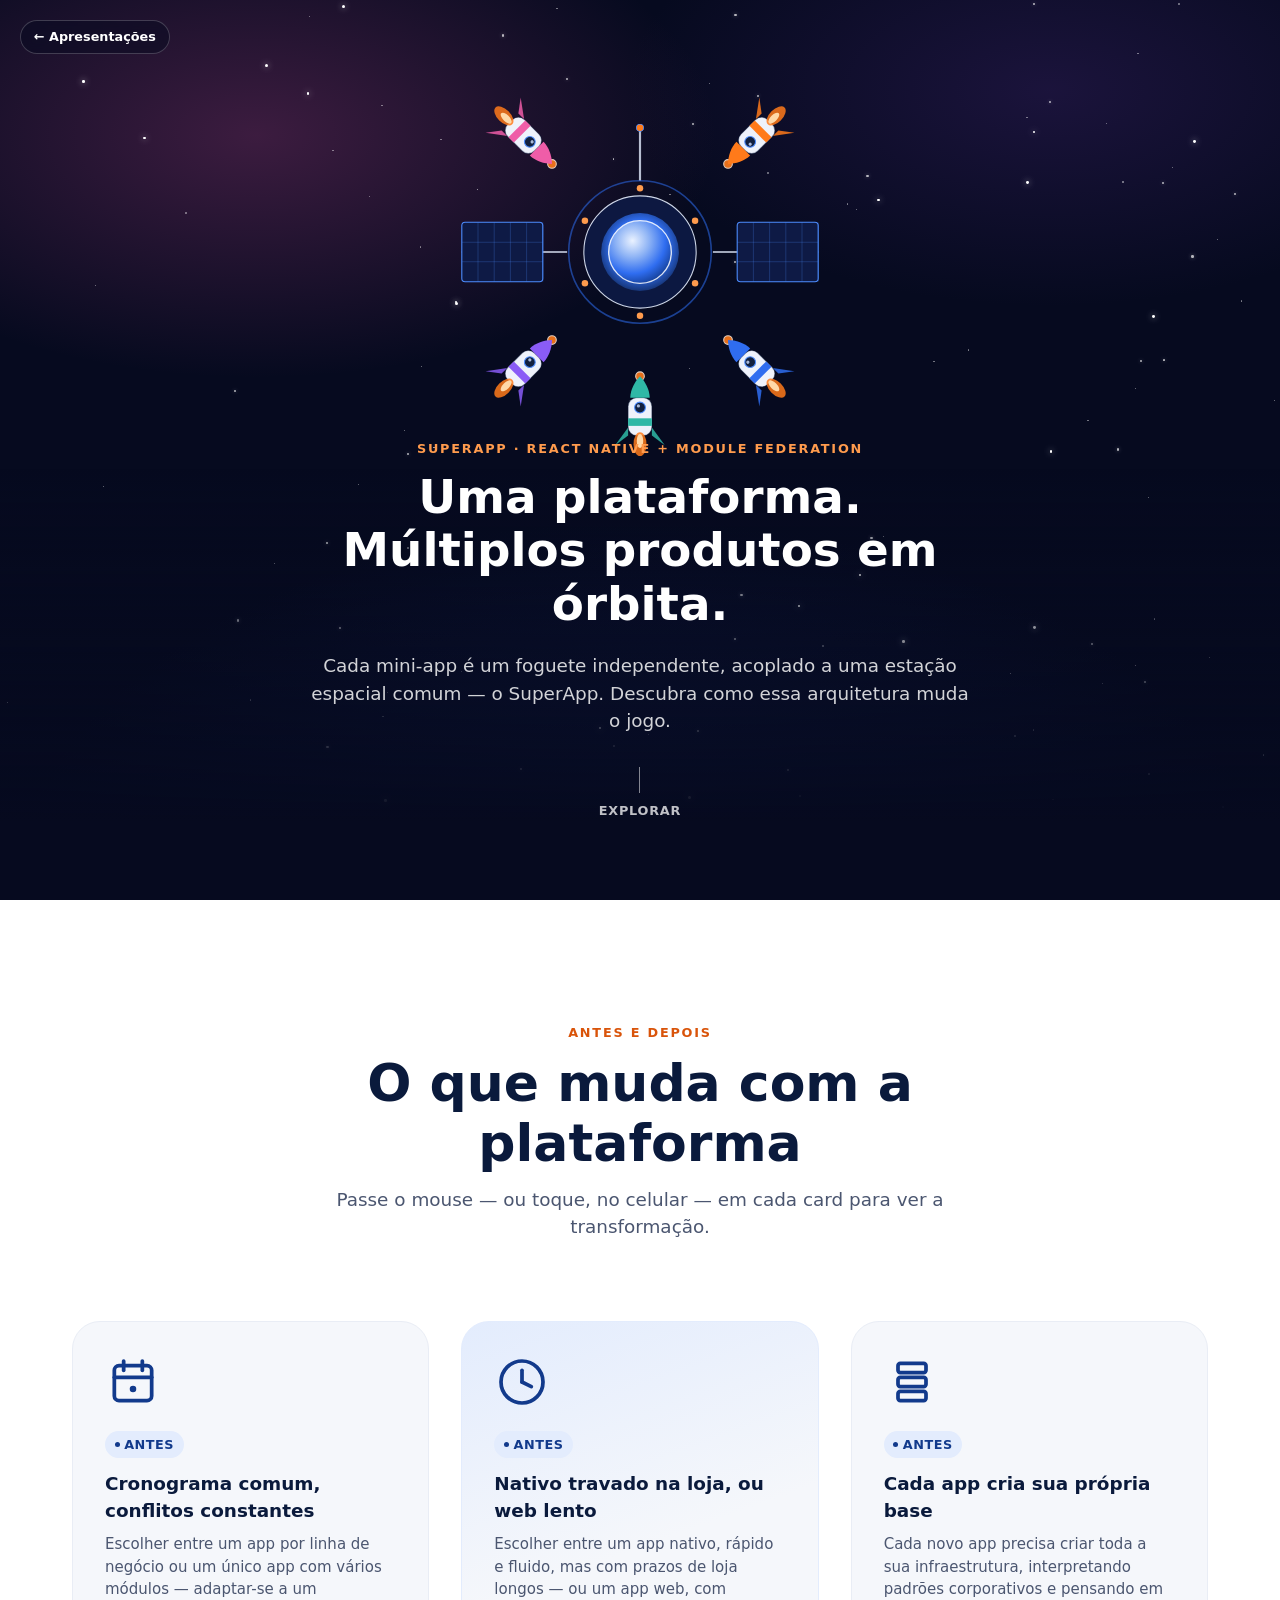
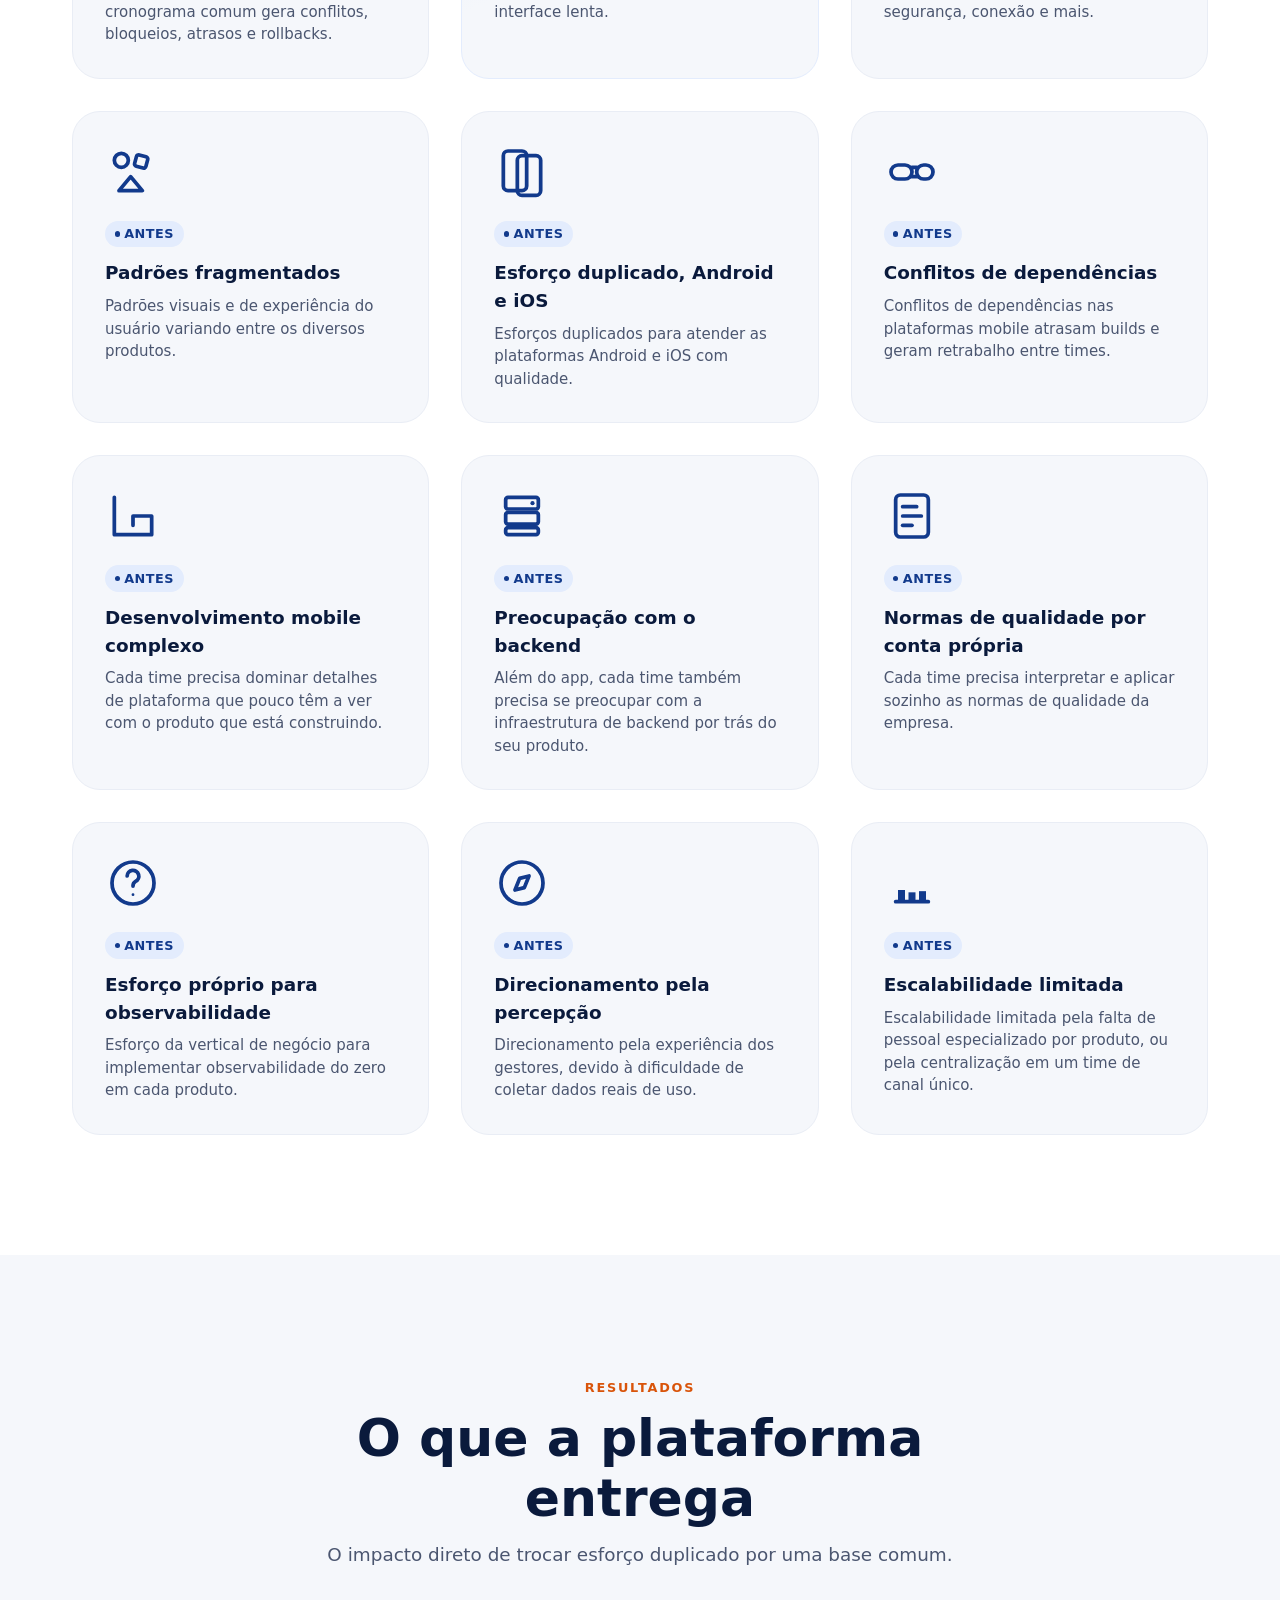
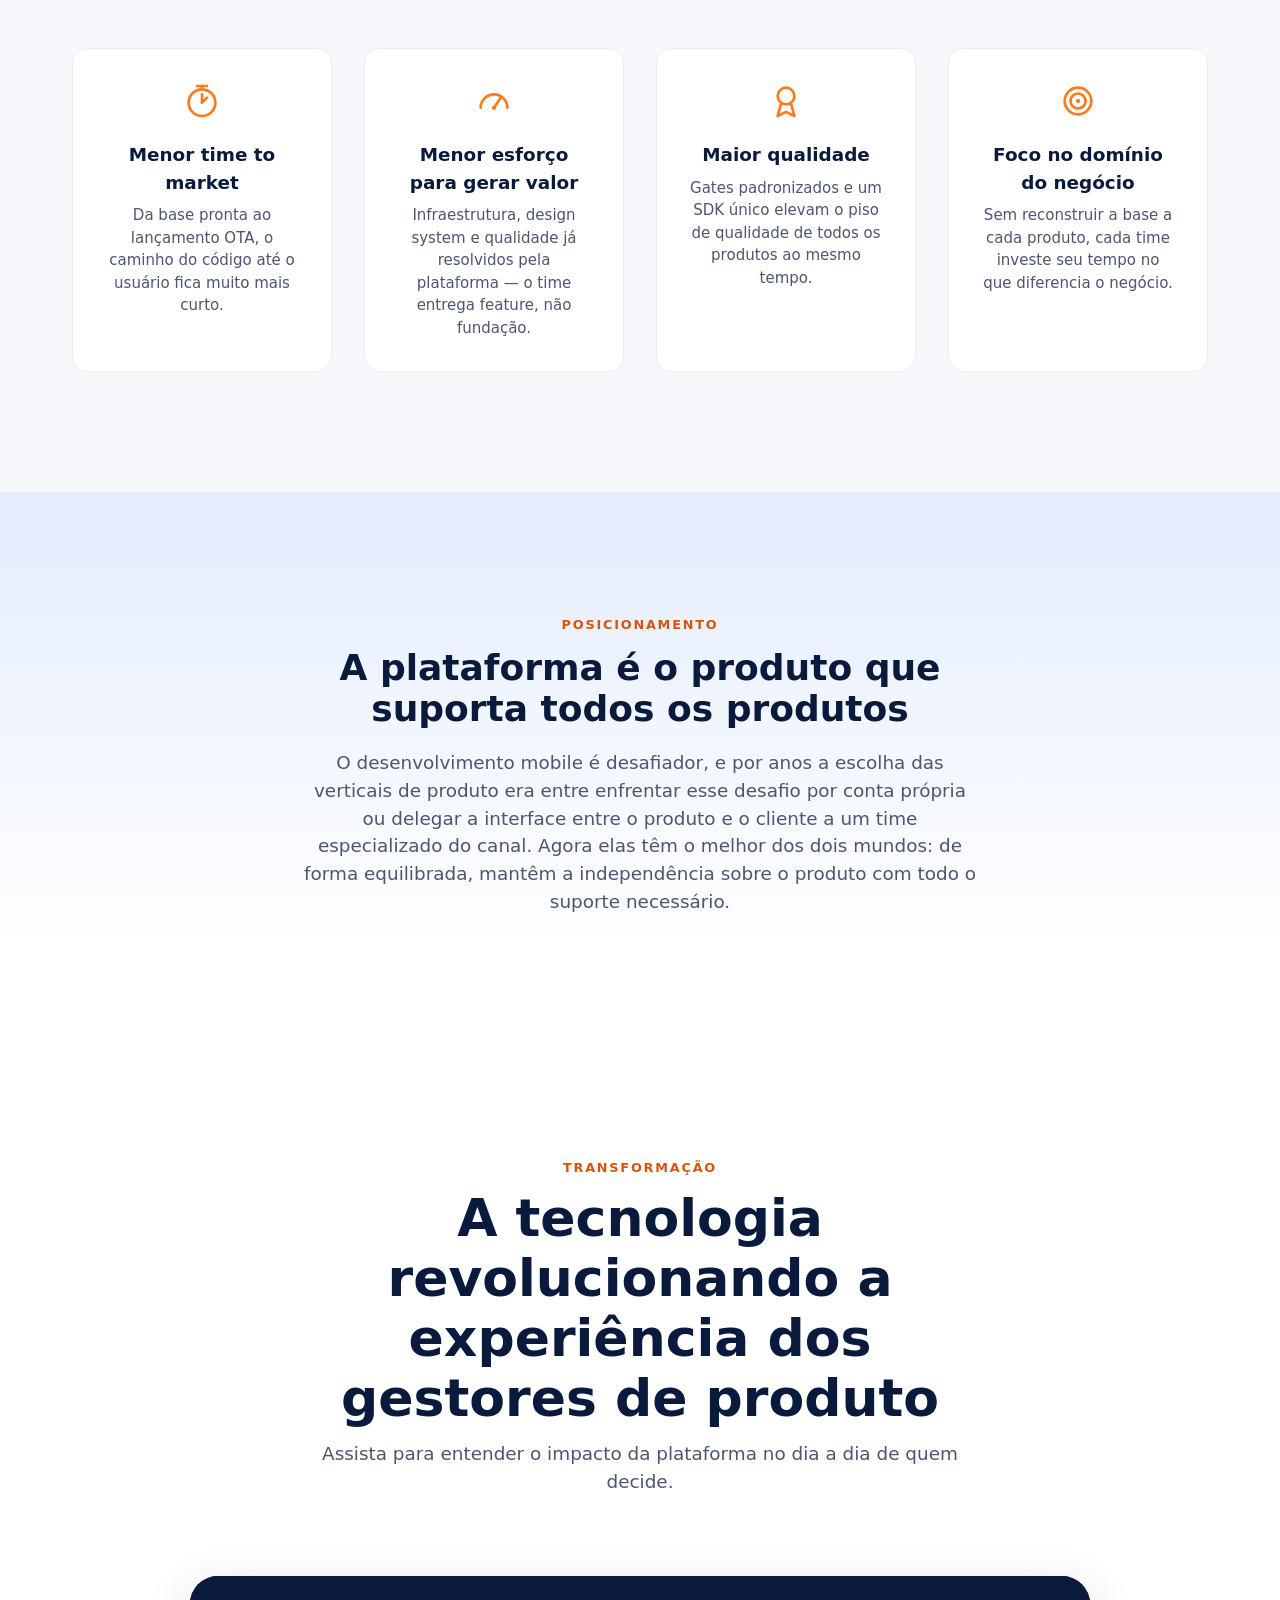
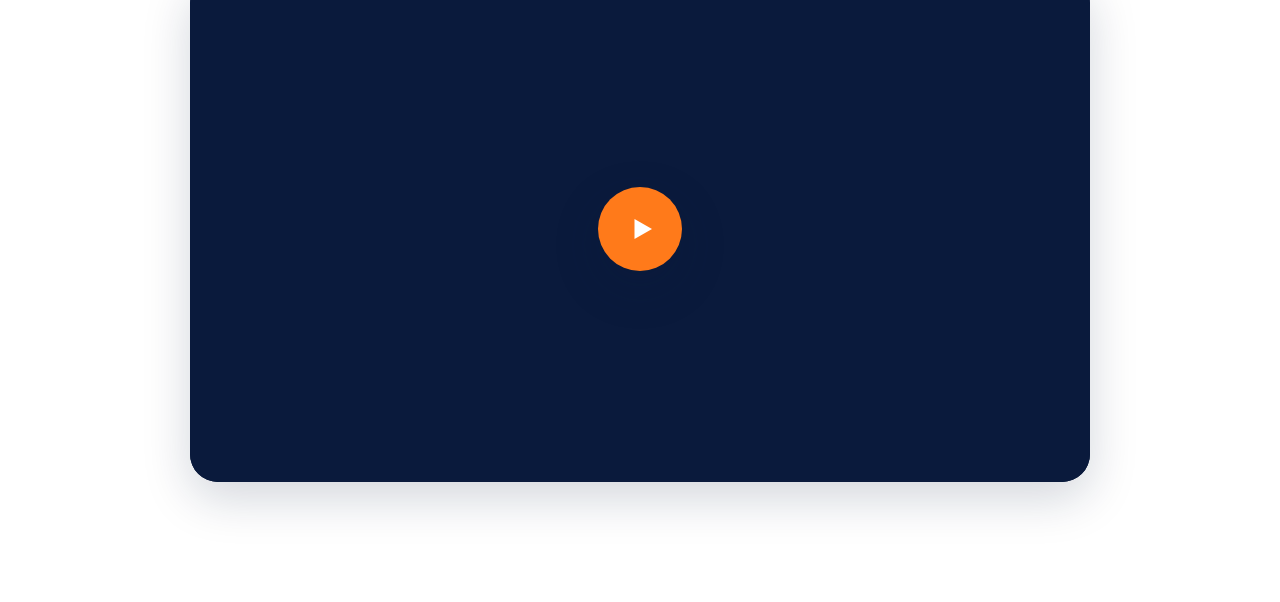
==== commit 979e219b: "Replace hero hub emblem image with a gradient sphere Removed the icone.webp logo image from the stat" ====
--- a/presentations/mudanca-para-negocio/index.html
+++ b/presentations/mudanca-para-negocio/index.html
@@ -24,7 +24,7 @@
   <div class="hero__starfield" aria-hidden="true"></div>
 
   <div class="hero__scene" aria-hidden="true">
-    <svg class="station-svg" viewBox="0 0 1000 800" preserveAspectRatio="xMidYMid meet" role="img" aria-label="Ilustração de uma estação espacial montada, com o logo da plataforma no núcleo e foguetes de diferentes cores acoplados a ela">
+    <svg class="station-svg" viewBox="0 0 1000 800" preserveAspectRatio="xMidYMid meet" role="img" aria-label="Ilustração de uma estação espacial montada, com um núcleo esférico brilhante e foguetes de diferentes cores acoplados a ela">
       <defs>
         <radialGradient id="hubGlow" cx="50%" cy="45%" r="65%">
           <stop offset="0%" stop-color="#c3d8ff" />
@@ -32,9 +32,12 @@
           <stop offset="100%" stop-color="#0a1a3c" />
         </radialGradient>
 
-        <clipPath id="hubEmblemClip">
-          <circle r="58" />
-        </clipPath>
+        <radialGradient id="emblemGlow" cx="38%" cy="32%" r="75%">
+          <stop offset="0%" stop-color="#eaf2ff" />
+          <stop offset="35%" stop-color="#8fb4f5" />
+          <stop offset="70%" stop-color="#2f6df0" />
+          <stop offset="100%" stop-color="#123a8c" />
+        </radialGradient>
 
         <g id="rocket-template">
           <path class="rocket-fin" d="M -22,95 L -46,128 L -22,110 Z" />
@@ -93,7 +96,7 @@
         <circle class="hub-ring-mid" r="104" />
         <circle class="hub-core" r="72" fill="url(#hubGlow)" />
         <g class="hub-emblem">
-          <image href="assets/img/icone.webp" xlink:href="assets/img/icone.webp" x="-58" y="-58" width="116" height="116" clip-path="url(#hubEmblemClip)" preserveAspectRatio="xMidYMid slice" />
+          <circle r="58" fill="url(#emblemGlow)" />
           <circle class="hub-emblem-ring" r="58" />
         </g>
         <circle class="hub-light" cx="0" cy="-118" r="6" style="animation-delay:0s" />
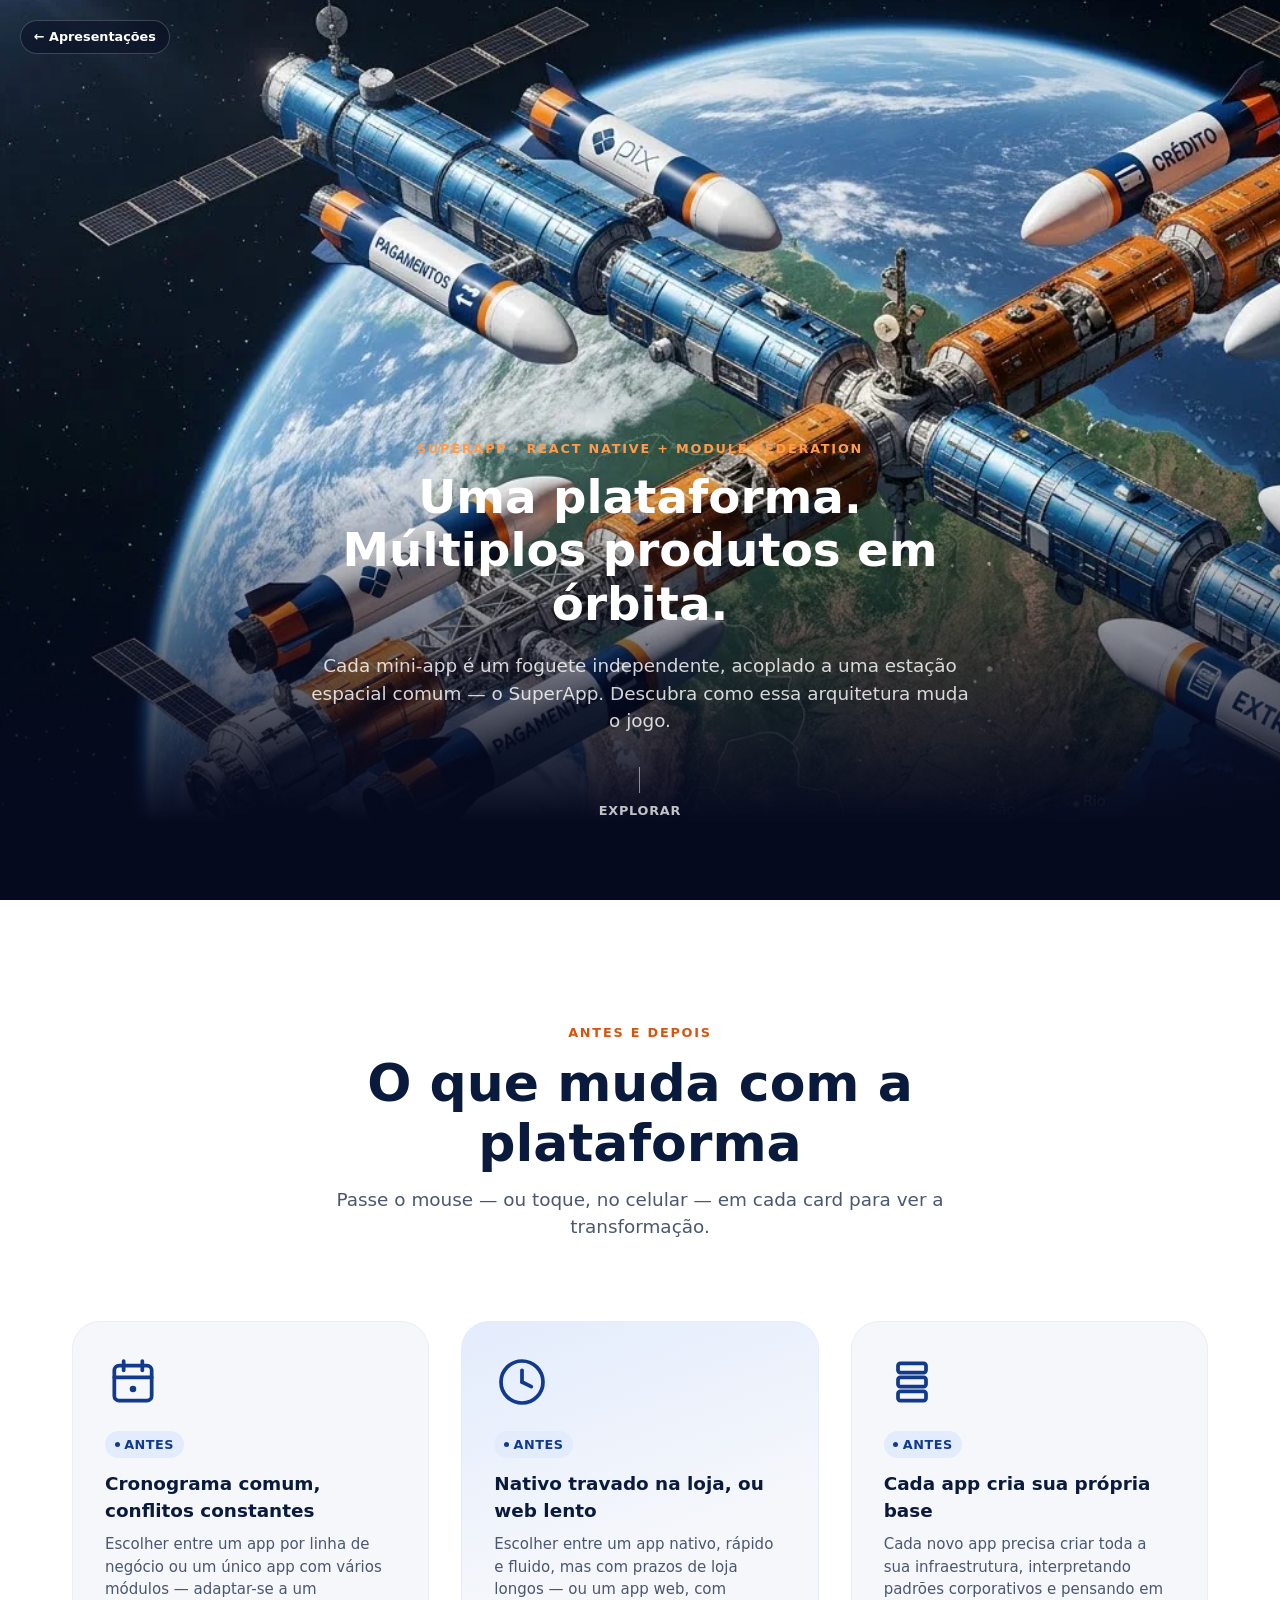
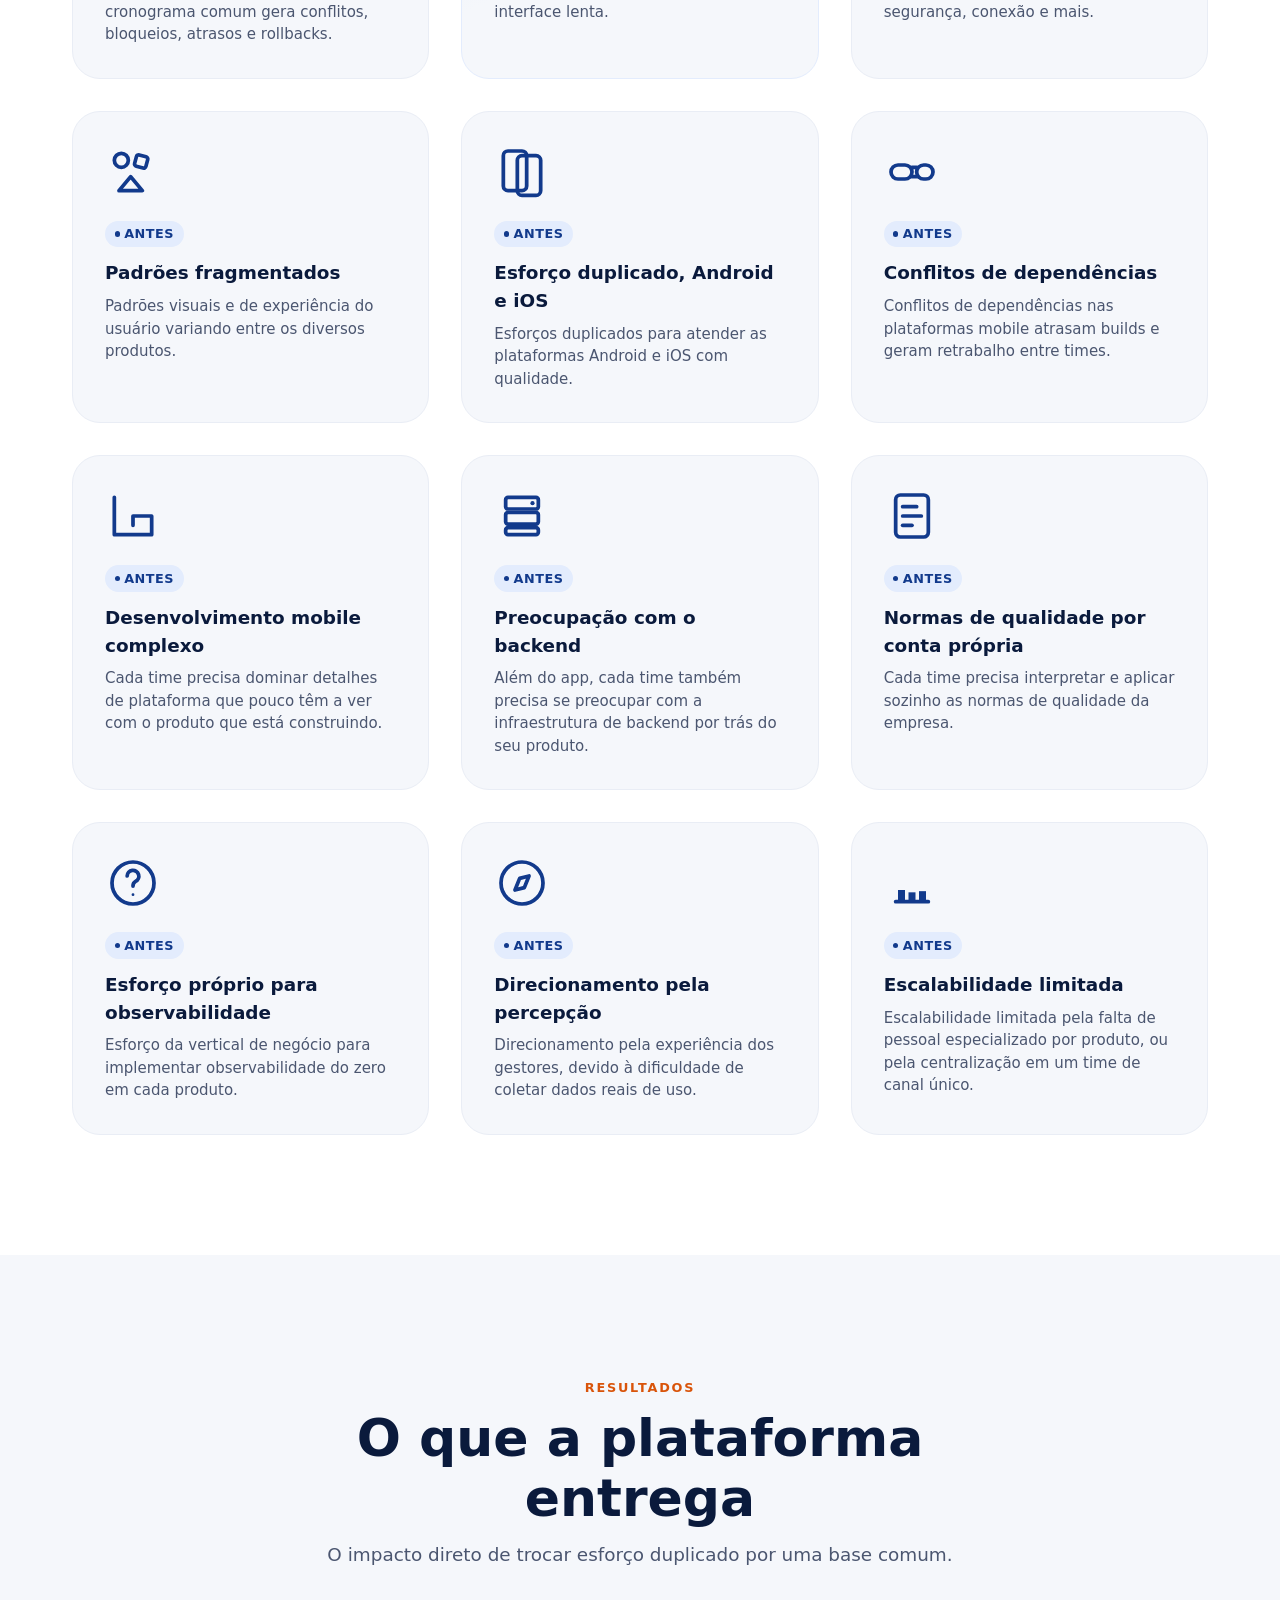
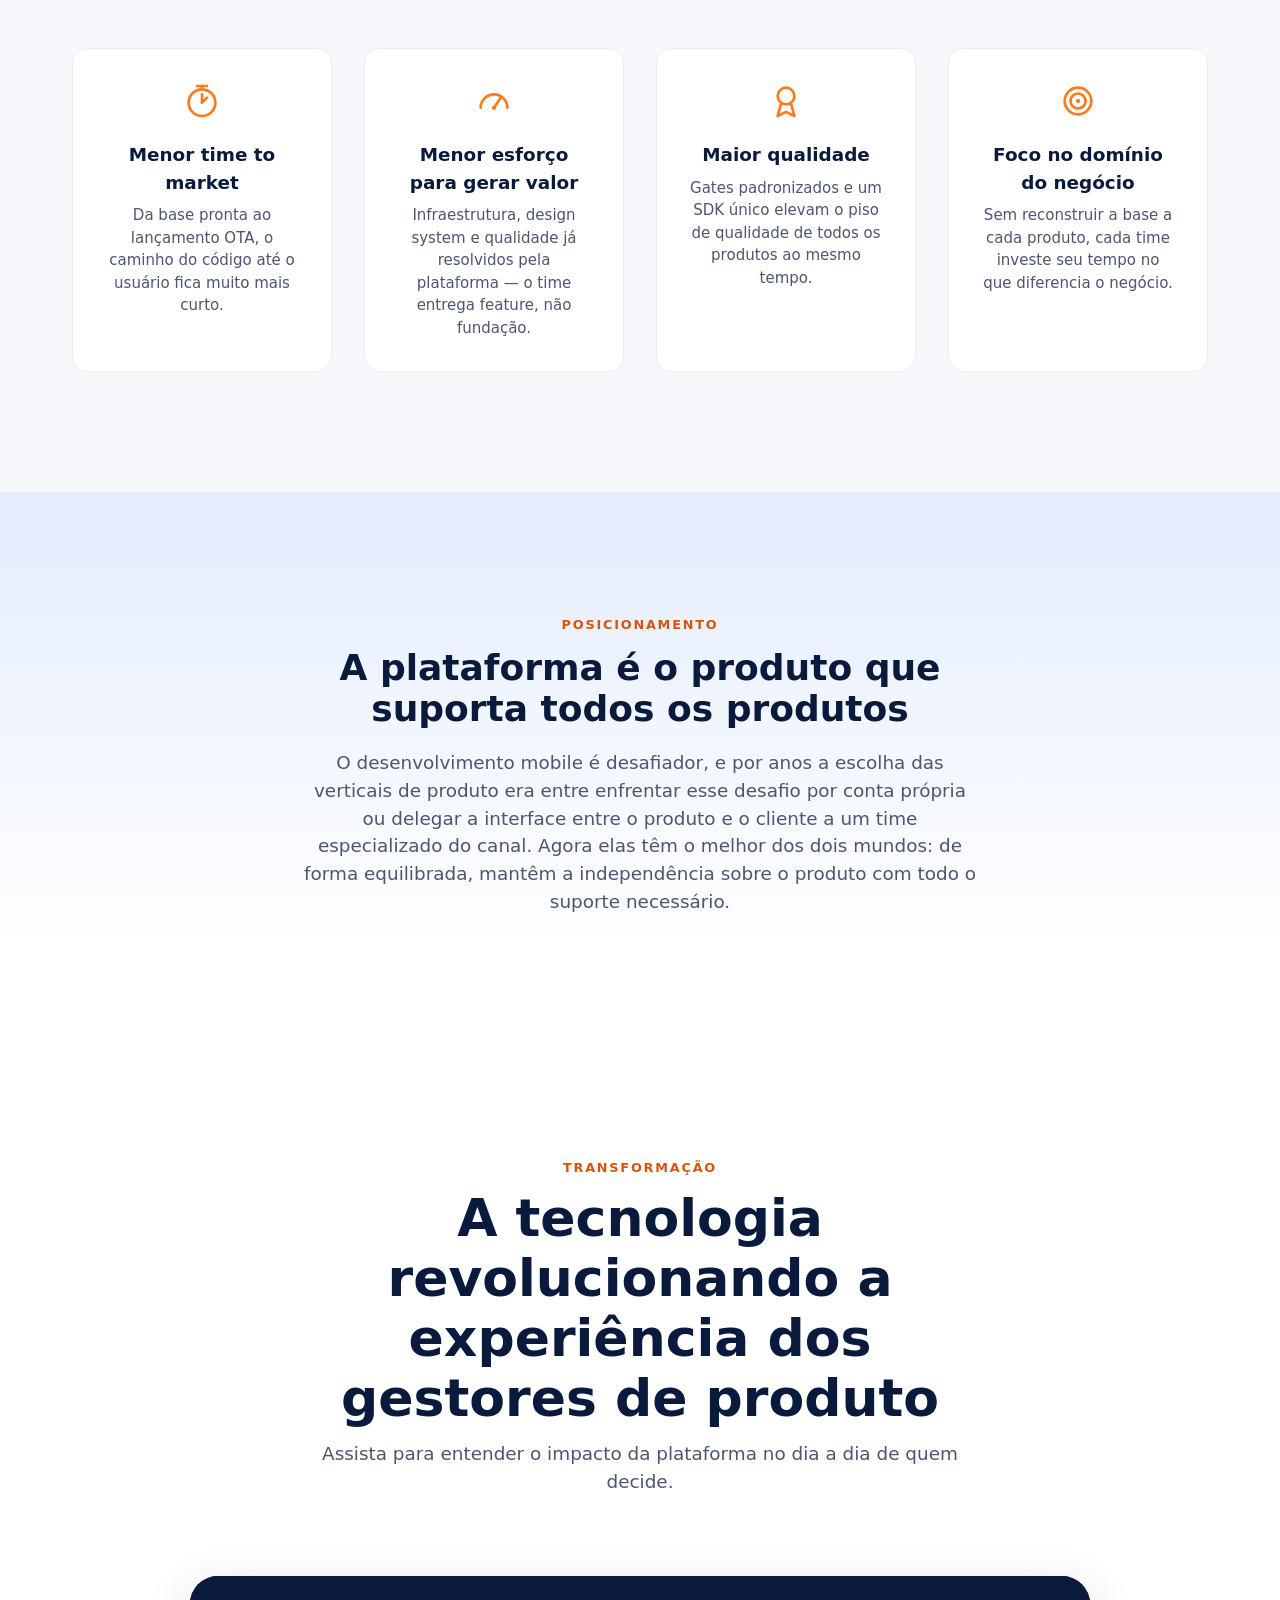
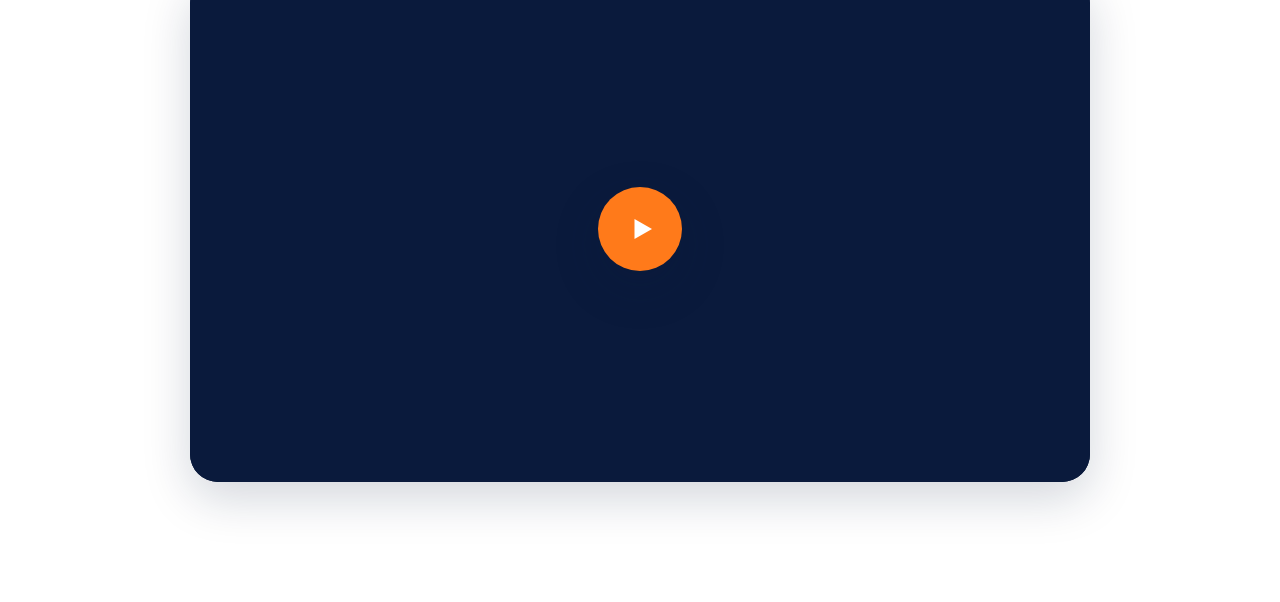
==== commit 7f17c2a7: "Replace hero SVG scene with photo + pure-CSS lateral travelling pan Both mudanca-para-negocio and te" ====
--- a/presentations/mudanca-para-negocio/index.html
+++ b/presentations/mudanca-para-negocio/index.html
@@ -21,106 +21,20 @@
 <a class="back-to-menu" href="../../index.html">&larr; Apresentações</a>
 
 <section id="hero" class="hero">
-  <div class="hero__starfield" aria-hidden="true"></div>
-
-  <div class="hero__scene" aria-hidden="true">
-    <svg class="station-svg" viewBox="0 0 1000 800" preserveAspectRatio="xMidYMid meet" role="img" aria-label="Ilustração de uma estação espacial montada, com um núcleo esférico brilhante e foguetes de diferentes cores acoplados a ela">
-      <defs>
-        <radialGradient id="hubGlow" cx="50%" cy="45%" r="65%">
-          <stop offset="0%" stop-color="#c3d8ff" />
-          <stop offset="55%" stop-color="#2f6df0" />
-          <stop offset="100%" stop-color="#0a1a3c" />
-        </radialGradient>
-
-        <radialGradient id="emblemGlow" cx="38%" cy="32%" r="75%">
-          <stop offset="0%" stop-color="#eaf2ff" />
-          <stop offset="35%" stop-color="#8fb4f5" />
-          <stop offset="70%" stop-color="#2f6df0" />
-          <stop offset="100%" stop-color="#123a8c" />
-        </radialGradient>
-
-        <g id="rocket-template">
-          <path class="rocket-fin" d="M -22,95 L -46,128 L -22,110 Z" />
-          <path class="rocket-fin" d="M 22,95 L 46,128 L 22,110 Z" />
-          <rect class="rocket-body" x="-22" y="40" width="44" height="70" rx="16" />
-          <path class="rocket-nose" d="M 0,0 C 10,10 18,26 18,40 L -18,40 C -18,26 -10,10 0,0 Z" />
-          <rect class="rocket-stripe" x="-22" y="78" width="44" height="14" />
-          <circle class="rocket-window" cx="0" cy="58" r="10" />
-          <circle class="rocket-window-highlight" cx="-3" cy="55" r="3" />
-          <g class="rocket-flame">
-            <ellipse class="rocket-flame-outer" cx="0" cy="126" rx="12" ry="22" />
-            <ellipse class="rocket-flame-core" cx="0" cy="120" rx="6" ry="13" />
-          </g>
-        </g>
-      </defs>
-
-      <!-- Painéis solares -->
-      <g transform="translate(500,400)">
-        <g class="solar-array solar-array--left">
-          <line class="truss" x1="-135" y1="0" x2="-330" y2="0" />
-          <rect class="panel" x="-330" y="-55" width="150" height="110" rx="6" />
-          <line class="panel-grid" x1="-300" y1="-55" x2="-300" y2="55" />
-          <line class="panel-grid" x1="-270" y1="-55" x2="-270" y2="55" />
-          <line class="panel-grid" x1="-240" y1="-55" x2="-240" y2="55" />
-          <line class="panel-grid" x1="-210" y1="-55" x2="-210" y2="55" />
-          <line class="panel-grid" x1="-180" y1="-55" x2="-180" y2="55" />
-          <line class="panel-grid panel-grid--h" x1="-330" y1="-18" x2="-180" y2="-18" />
-          <line class="panel-grid panel-grid--h" x1="-330" y1="18" x2="-180" y2="18" />
-        </g>
-        <g class="solar-array solar-array--right">
-          <line class="truss" x1="135" y1="0" x2="330" y2="0" />
-          <rect class="panel" x="180" y="-55" width="150" height="110" rx="6" />
-          <line class="panel-grid" x1="210" y1="-55" x2="210" y2="55" />
-          <line class="panel-grid" x1="240" y1="-55" x2="240" y2="55" />
-          <line class="panel-grid" x1="270" y1="-55" x2="270" y2="55" />
-          <line class="panel-grid" x1="300" y1="-55" x2="300" y2="55" />
-          <line class="panel-grid" x1="330" y1="-55" x2="330" y2="55" />
-          <line class="panel-grid panel-grid--h" x1="180" y1="-18" x2="330" y2="-18" />
-          <line class="panel-grid panel-grid--h" x1="180" y1="18" x2="330" y2="18" />
-        </g>
-      </g>
-
-      <!-- Antena -->
-      <g class="antenna" transform="translate(500,400)">
-        <line class="antenna-mast" x1="0" y1="-132" x2="0" y2="-230" />
-        <g class="antenna-pulse-wrap" transform="translate(0,-230)">
-          <circle class="antenna-ring" r="6" />
-          <circle class="antenna-ring antenna-ring--delay" r="6" />
-          <circle class="antenna-tip" r="6" />
-        </g>
-      </g>
-
-      <!-- Núcleo da estação -->
-      <g class="station-hub" transform="translate(500,400)">
-        <circle class="hub-ring-outer" r="132" />
-        <circle class="hub-ring-mid" r="104" />
-        <circle class="hub-core" r="72" fill="url(#hubGlow)" />
-        <g class="hub-emblem">
-          <circle r="58" fill="url(#emblemGlow)" />
-          <circle class="hub-emblem-ring" r="58" />
-        </g>
-        <circle class="hub-light" cx="0" cy="-118" r="6" style="animation-delay:0s" />
-        <circle class="hub-light" cx="102" cy="-58" r="6" style="animation-delay:.4s" />
-        <circle class="hub-light" cx="102" cy="58" r="6" style="animation-delay:.8s" />
-        <circle class="hub-light" cx="0" cy="118" r="6" style="animation-delay:1.2s" />
-        <circle class="hub-light" cx="-102" cy="58" r="6" style="animation-delay:1.6s" />
-        <circle class="hub-light" cx="-102" cy="-58" r="6" style="animation-delay:2s" />
-      </g>
-
-      <!-- Nós de acoplamento (docking) -->
-      <circle class="dock-node" cx="663" cy="237" r="8" />
-      <circle class="dock-node" cx="663" cy="563" r="8" />
-      <circle class="dock-node" cx="500" cy="630" r="8" />
-      <circle class="dock-node" cx="337" cy="563" r="8" />
-      <circle class="dock-node" cx="337" cy="237" r="8" />
-
-      <!-- Foguetes (mini-apps) acoplados, estáticos -->
-      <use href="#rocket-template" xlink:href="#rocket-template" class="rocket" style="--rocket-accent:#ff7a1a" transform="translate(663,237) rotate(225)" />
-      <use href="#rocket-template" xlink:href="#rocket-template" class="rocket" style="--rocket-accent:#2f6df0" transform="translate(663,563) rotate(315)" />
-      <use href="#rocket-template" xlink:href="#rocket-template" class="rocket" style="--rocket-accent:#2fb8a6" transform="translate(500,630) rotate(0)" />
-      <use href="#rocket-template" xlink:href="#rocket-template" class="rocket" style="--rocket-accent:#8a5cf6" transform="translate(337,563) rotate(45)" />
-      <use href="#rocket-template" xlink:href="#rocket-template" class="rocket" style="--rocket-accent:#ef5da8" transform="translate(337,237) rotate(135)" />
-    </svg>
+  <div class="hero__photo" aria-hidden="true">
+    <picture class="hero__photo-frame">
+      <source srcset="assets/hero.webp" type="image/webp" />
+      <img
+        class="hero__photo-img"
+        src="assets/hero.jpeg"
+        alt=""
+        loading="eager"
+        fetchpriority="high"
+        width="1408"
+        height="768"
+        onerror="this.closest('.hero__photo').classList.add('hero__photo--error')"
+      />
+    </picture>
   </div>
 
   <div class="hero__scrim" aria-hidden="true"></div>
@@ -419,7 +333,6 @@
 </section>
 
 <script src="js/utils.js"></script>
-<script src="js/hero-scene.js"></script>
 <script src="js/cards.js"></script>
 <script src="js/video.js"></script>
 <script src="js/main.js"></script>
--- a/presentations/mudanca-para-negocio/css/hero.css
+++ b/presentations/mudanca-para-negocio/css/hero.css
@@ -13,181 +13,51 @@
     var(--scene-space-deep);
 }
 
-/* ---- Estrelas ---- */
-.hero__starfield {
+/* ---- Foto do hero (travelling lateral em CSS puro) ---- */
+.hero__photo {
   position: absolute;
   inset: 0;
   z-index: 0;
-  pointer-events: none;
+  overflow: hidden;
 }
 
-.hero__star-layer {
+.hero__photo-frame {
   position: absolute;
-  inset: 0;
-  will-change: transform;
+  top: 0;
+  left: 0;
+  display: block;
+  width: 140%;
+  height: 100%;
+  animation: hero-pan 20s ease-in-out infinite alternate;
 }
 
-.star {
-  position: absolute;
-  border-radius: 50%;
-  background: var(--scene-star);
-  animation: star-twinkle 4s ease-in-out infinite;
+.hero__photo-img {
+  display: block;
+  width: 100%;
+  height: 100%;
+  object-fit: cover;
 }
 
-.star--far { opacity: 0.5; }
-.star--mid { opacity: 0.7; box-shadow: 0 0 4px rgba(255, 255, 255, 0.6); }
-.star--near { box-shadow: 0 0 6px rgba(255, 255, 255, 0.8); }
-
-/* ---- Cena SVG ---- */
-.hero__scene {
-  position: absolute;
-  inset: 0;
-  z-index: 1;
-  display: flex;
-  align-items: flex-start;
-  justify-content: center;
-  padding-top: clamp(16px, 4vh, 48px);
-  pointer-events: none;
+@keyframes hero-pan {
+  0% { transform: translateX(0); }
+  100% { transform: translateX(-25%); }
 }
 
-.station-svg {
-  width: min(60vw, 540px);
-  height: auto;
+/* Fallback de erro de carregamento da imagem: fundo sólido, sem cena SVG */
+.hero__photo--error {
+  background: var(--color-blue-900);
 }
 
-/* Painéis solares */
-.solar-array {
-  transform-box: fill-box;
-  animation: panel-track 9s ease-in-out infinite;
+.hero__photo--error .hero__photo-frame {
+  display: none;
 }
 
-.solar-array--left { transform-origin: 100% 50%; }
-.solar-array--right { transform-origin: 0% 50%; animation-delay: -3s; }
-
-.truss {
-  stroke: var(--color-blue-100);
-  stroke-width: 4;
-  opacity: 0.7;
-}
-
-.panel {
-  fill: var(--scene-space-mid);
-  stroke: var(--scene-panel-glow);
-  stroke-width: 2;
-}
-
-.panel-grid {
-  stroke: var(--scene-panel-glow);
-  stroke-width: 1;
-  opacity: 0.45;
-}
-
-/* Antena */
-.antenna-mast {
-  stroke: var(--color-blue-100);
-  stroke-width: 4;
-  opacity: 0.8;
-}
-
-.antenna-ring {
-  fill: none;
-  stroke: var(--scene-panel-glow);
-  stroke-width: 2;
-  transform-box: fill-box;
-  transform-origin: 50% 50%;
-  animation: antenna-ping 2.6s ease-out infinite;
-}
-
-.antenna-ring--delay {
-  animation-delay: 1.3s;
-}
-
-.antenna-tip {
-  fill: var(--color-orange-500);
-  transform-box: fill-box;
-  transform-origin: 50% 50%;
-  animation: antenna-tip-pulse 2.6s ease-in-out infinite;
-}
-
-/* Núcleo da estação */
-.hub-ring-outer {
-  fill: none;
-  stroke: var(--color-blue-500);
-  stroke-width: 3;
-  opacity: 0.55;
-}
-
-.hub-ring-mid {
-  fill: var(--scene-space-mid);
-  stroke: var(--color-blue-100);
-  stroke-width: 2;
-  opacity: 0.9;
-}
-
-.hub-light {
-  fill: var(--color-orange-400);
-  transform-box: fill-box;
-  transform-origin: 50% 50%;
-  animation: blink-light 2.4s ease-in-out infinite;
-}
-
-.hub-emblem-ring {
-  fill: none;
-  stroke: var(--color-white);
-  stroke-width: 2.5;
-  opacity: 0.85;
-}
-
-/* Nós de acoplamento */
-.dock-node {
-  fill: var(--color-orange-500);
-  stroke: var(--color-orange-100);
-  stroke-width: 2;
-  opacity: 0.9;
-}
-
-/* Foguetes */
-.rocket-body {
-  fill: #eef2fb;
-  stroke: rgba(10, 26, 60, 0.35);
-  stroke-width: 2;
-}
-
-.rocket-nose,
-.rocket-fin {
-  fill: var(--rocket-accent, var(--color-blue-500));
-}
-
-.rocket-fin { opacity: 0.85; }
-
-.rocket-stripe {
-  fill: var(--rocket-accent, var(--color-orange-500));
-}
-
-.rocket-window {
-  fill: #12213f;
-  stroke: var(--scene-panel-glow);
-  stroke-width: 2;
-}
-
-.rocket-window-highlight {
-  fill: #cfe0ff;
-  opacity: 0.8;
-}
-
-.rocket-flame {
-  transform-box: fill-box;
-  transform-origin: 50% 0%;
-  animation: flame-pulse 1.6s ease-in-out infinite;
-}
-
-.rocket-flame-outer {
-  fill: var(--scene-thruster);
-  opacity: 0.85;
-}
-
-.rocket-flame-core {
-  fill: var(--scene-thruster-core);
+@media (prefers-reduced-motion: reduce) {
+  .hero__photo-frame {
+    animation: none;
+    left: 50%;
+    transform: translateX(-50%);
+  }
 }
 
 /* ---- Scrim + conteúdo ---- */
@@ -253,27 +123,18 @@
   animation: scroll-bounce 1.8s ease-in-out infinite;
 }
 
-@media (max-width: 1024px) {
-  .station-svg { width: min(68vw, 440px); }
-}
-
 @media (max-width: 640px) {
   .hero { min-height: 92vh; }
-  .station-svg { width: 62vw; }
-  .hero__scene { padding-top: clamp(12px, 3vh, 32px); }
   .hero__content { padding-bottom: var(--space-xl); }
 }
 
-/* Telas baixas (laptops com pouca altura) — encolhe a cena e o respiro vertical
-   para o headline nunca colidir com a estação, independente da largura. */
+/* Telas baixas (laptops com pouca altura) — mantém o respiro vertical
+   para o headline nunca colidir com o scrim, independente da largura. */
 @media (max-height: 820px) {
-  .hero__scene { padding-top: clamp(8px, 2.5vh, 24px); }
-  .station-svg { width: min(48vw, 380px); }
   .hero__content { padding-bottom: var(--space-lg); }
   .hero__subheadline { margin-bottom: var(--space-md); }
 }
 
 @media (max-height: 680px) {
-  .station-svg { width: min(38vw, 280px); }
   .hero__scroll-cue { display: none; }
 }
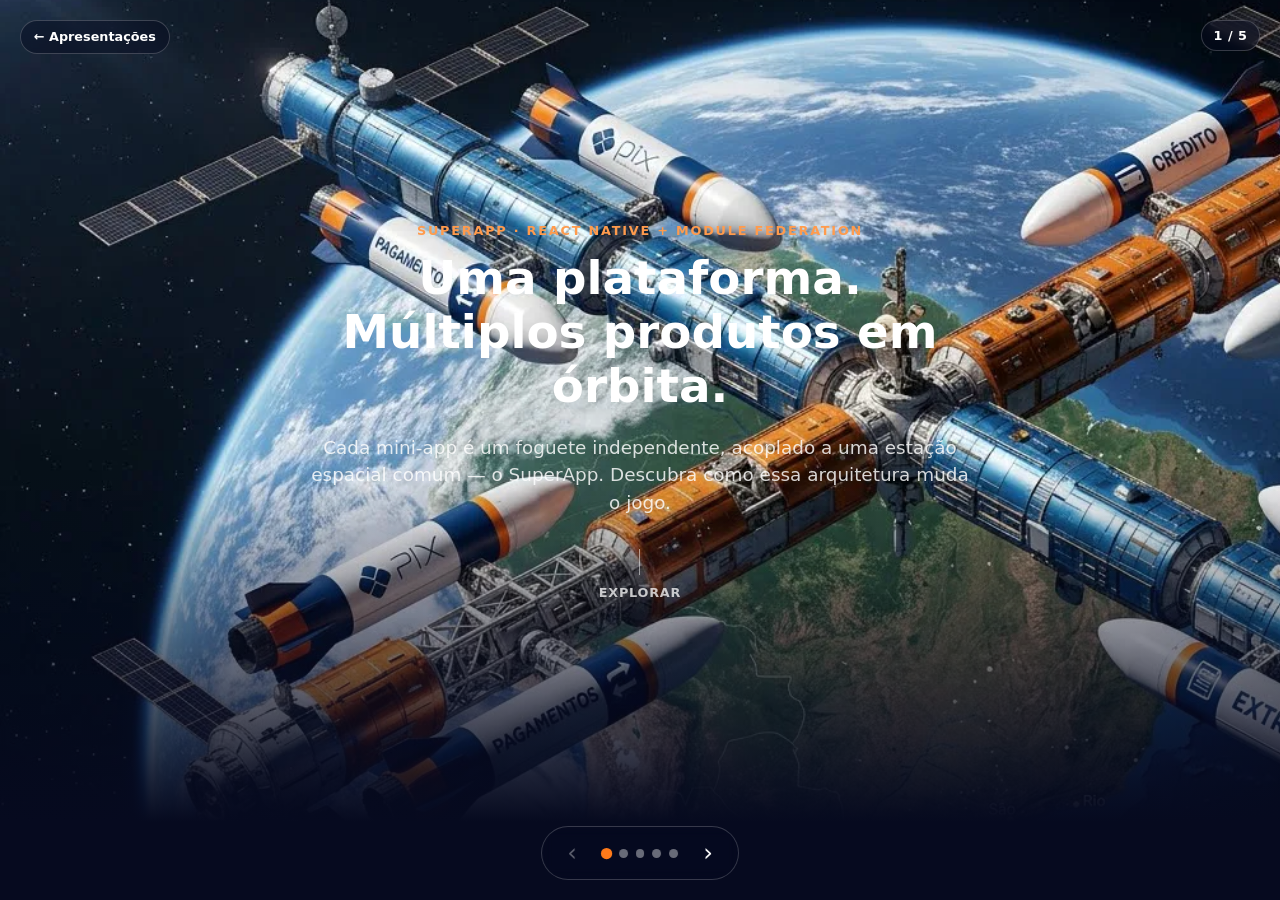
==== commit 4d611619: "feat(mudanca-negocio-slide-deck): convert continuous-scroll page into a slide deck Turns presentatio" ====
--- a/presentations/mudanca-para-negocio/index.html
+++ b/presentations/mudanca-para-negocio/index.html
@@ -15,12 +15,14 @@
 <link rel="stylesheet" href="css/positioning.css" />
 <link rel="stylesheet" href="css/video.css" />
 <link rel="stylesheet" href="css/animations.css" />
+<link rel="stylesheet" href="css/deck.css" />
 </head>
 <body>
+<script src="js/deck.js"></script>
 
 <a class="back-to-menu" href="../../index.html">&larr; Apresentações</a>
 
-<section id="hero" class="hero">
+<section id="hero" class="hero slide">
   <div class="hero__photo" aria-hidden="true">
     <picture class="hero__photo-frame">
       <source srcset="assets/hero.webp" type="image/webp" />
@@ -50,7 +52,7 @@
   </div>
 </section>
 
-<section id="cards" class="cards-section section">
+<section id="cards" class="cards-section section slide">
   <div class="container">
     <div class="section-heading">
       <span class="section-heading__eyebrow">Antes e depois</span>
@@ -268,7 +270,7 @@
   </div>
 </section>
 
-<section id="results" class="results-section section">
+<section id="results" class="results-section section slide">
   <div class="container">
     <div class="section-heading">
       <span class="section-heading__eyebrow">Resultados</span>
@@ -301,7 +303,7 @@
   </div>
 </section>
 
-<section id="positioning" class="positioning-section section">
+<section id="positioning" class="positioning-section section slide">
   <div class="container">
     <div class="positioning">
       <span class="positioning__eyebrow">Posicionamento</span>
@@ -311,7 +313,7 @@
   </div>
 </section>
 
-<section id="video" class="video-section section">
+<section id="video" class="video-section section slide">
   <div class="container">
     <div class="section-heading">
       <span class="section-heading__eyebrow">Transformação</span>
@@ -333,6 +335,7 @@
 </section>
 
 <script src="js/utils.js"></script>
+<script src="js/deck-nav.js"></script>
 <script src="js/cards.js"></script>
 <script src="js/video.js"></script>
 <script src="js/main.js"></script>
--- a/presentations/mudanca-para-negocio/css/deck.css
+++ b/presentations/mudanca-para-negocio/css/deck.css
@@ -0,0 +1,186 @@
+/* ---------------------------------------------------------------------------
+ * Slide-deck orchestration layer.
+ *
+ * Every rule here is scoped behind `html.deck-active`, which js/deck.js adds
+ * synchronously (before any <section> is even parsed) as the very first
+ * thing it does. That makes this file's scoping class the progressive-
+ * enhancement boundary: if JS is disabled/blocked or js/deck.js fails to
+ * load, `.deck-active` is never added, none of these rules ever match, and
+ * the page renders exactly like today's continuous-scroll layout with zero
+ * extra markup/CSS needed for that fallback.
+ *
+ * The 300ms figure below is the spec-writer's anchored default (see the
+ * sealed spec's deferred_decisions) — not a value confirmed literally by the
+ * PO, but the acceptance criteria don't test the exact number, only that
+ * prefers-reduced-motion collapses it to an instant cut. That collapse is
+ * inherited for free from css/reset.css's existing global
+ * `@media (prefers-reduced-motion: reduce)` rule (zeroes animation-duration
+ * repo-wide) — no JS reimplementation of that check is needed here.
+ * --------------------------------------------------------------------------- */
+
+:root {
+  --deck-transition-duration: 300ms;
+}
+
+html.deck-active,
+html.deck-active body {
+  height: 100%;
+  overflow: hidden;
+}
+
+/* Every section wired into the deck (see js/deck.js's SLIDES list) gets the
+   generic .slide class in the markup. Hidden by default; only the slide
+   carrying .is-active (added/moved by js/deck.js) is shown. */
+html.deck-active .slide {
+  display: none;
+}
+
+html.deck-active .slide.is-active {
+  display: flex;
+  flex-direction: column;
+  /* Centering reads better for the shorter slides (results/positioning/
+     video), but .hero keeps its own higher-specificity justify-content:
+     flex-end from hero.css untouched (single class vs. two classes here
+     would otherwise fight — hero.css wins because a two-class selector
+     always beats a one-class one, so this line never actually reaches
+     .hero). #cards overrides this back to flex-start below. */
+  justify-content: center;
+  position: fixed;
+  inset: 0;
+  width: 100vw;
+  height: 100vh;
+  /* Content taller than the viewport (e.g. the 12-card grid) scrolls inside
+     its own slide instead of growing the page — satisfies "100vh/100vw,
+     no page-level scroll, nothing essential clipped" simultaneously. */
+  overflow-y: auto;
+  animation: deck-slide-in var(--deck-transition-duration) var(--ease-standard);
+}
+
+/* #cards is the one slide whose content (12 cards) reliably exceeds the
+   viewport height. Centering an OVERFLOWING flex container makes the
+   browser allocate negative leading space that plain scrolling can never
+   reach, permanently hiding the top rows — flex-start keeps every card
+   reachable by scroll and matches how this section already looks in the
+   pre-deck continuous-scroll layout. The #id bumps specificity above the
+   generic .slide.is-active rule above without touching any other slide. */
+html.deck-active #cards.slide.is-active {
+  justify-content: flex-start;
+}
+
+@keyframes deck-slide-in {
+  from { opacity: 0; }
+  to { opacity: 1; }
+}
+
+/* Force an exact, literal instant cut under reduced motion. The repo-wide
+   rule in css/reset.css already zeroes animation/transition durations to
+   ~0.001ms (not exactly 0s) as a near-imperceptible default; the deck's own
+   slide transition is explicitly forced to a true 0s here to satisfy the
+   spec's "instant cut, no animation" wording precisely, reusing
+   Hotsite.utils.prefersReducedMotion() on the JS side (js/deck.js's debounce
+   lock) for the same reduced-motion signal. */
+@media (prefers-reduced-motion: reduce) {
+  html.deck-active .slide.is-active {
+    animation: none;
+    animation-duration: 0s !important;
+    transition-duration: 0s !important;
+  }
+}
+
+/* ---- Nav chrome (built by js/deck-nav.js) ----------------------------- */
+.deck-nav {
+  position: fixed;
+  left: 50%;
+  bottom: var(--space-md);
+  transform: translateX(-50%);
+  z-index: 30;
+  display: flex;
+  align-items: center;
+  gap: var(--space-sm);
+  padding: 0.5em 0.75em;
+  border-radius: var(--radius-pill);
+  background: rgba(6, 10, 31, 0.45);
+  backdrop-filter: blur(6px);
+  border: 1px solid rgba(255, 255, 255, 0.2);
+}
+
+.deck-nav__btn {
+  display: inline-flex;
+  align-items: center;
+  justify-content: center;
+  width: 2.25rem;
+  height: 2.25rem;
+  border-radius: 50%;
+  color: var(--color-white);
+  font-size: var(--fs-lg);
+  line-height: 1;
+  transition: background-color var(--duration-fast) var(--ease-standard),
+    opacity var(--duration-fast) var(--ease-standard);
+}
+
+.deck-nav__btn:hover {
+  background: rgba(255, 255, 255, 0.15);
+}
+
+.deck-nav__btn:focus-visible,
+.deck-nav__dot:focus-visible {
+  outline: 2px solid var(--color-orange-400);
+  outline-offset: 2px;
+}
+
+.deck-nav__btn.is-disabled {
+  opacity: 0.35;
+}
+
+.deck-nav__dots {
+  display: flex;
+  align-items: center;
+  gap: var(--space-xs);
+}
+
+.deck-nav__dot {
+  width: 0.55rem;
+  height: 0.55rem;
+  border-radius: 50%;
+  background: rgba(255, 255, 255, 0.4);
+  transition: background-color var(--duration-fast) var(--ease-standard),
+    transform var(--duration-fast) var(--ease-standard);
+}
+
+.deck-nav__dot:hover {
+  background: rgba(255, 255, 255, 0.7);
+}
+
+.deck-nav__dot.is-active {
+  background: var(--color-orange-500);
+  transform: scale(1.25);
+}
+
+.deck-counter {
+  position: fixed;
+  top: var(--space-md);
+  right: var(--space-md);
+  z-index: 30;
+  padding: 0.4em 0.9em;
+  border-radius: var(--radius-pill);
+  background: rgba(6, 10, 31, 0.45);
+  backdrop-filter: blur(6px);
+  border: 1px solid rgba(255, 255, 255, 0.2);
+  color: var(--color-white);
+  font-size: var(--fs-xs);
+  font-weight: 600;
+  letter-spacing: 0.04em;
+}
+
+@media (max-width: 640px) {
+  .deck-nav {
+    gap: var(--space-2xs);
+    padding: 0.4em 0.6em;
+  }
+
+  .deck-nav__btn {
+    width: 2rem;
+    height: 2rem;
+    font-size: var(--fs-md);
+  }
+}
